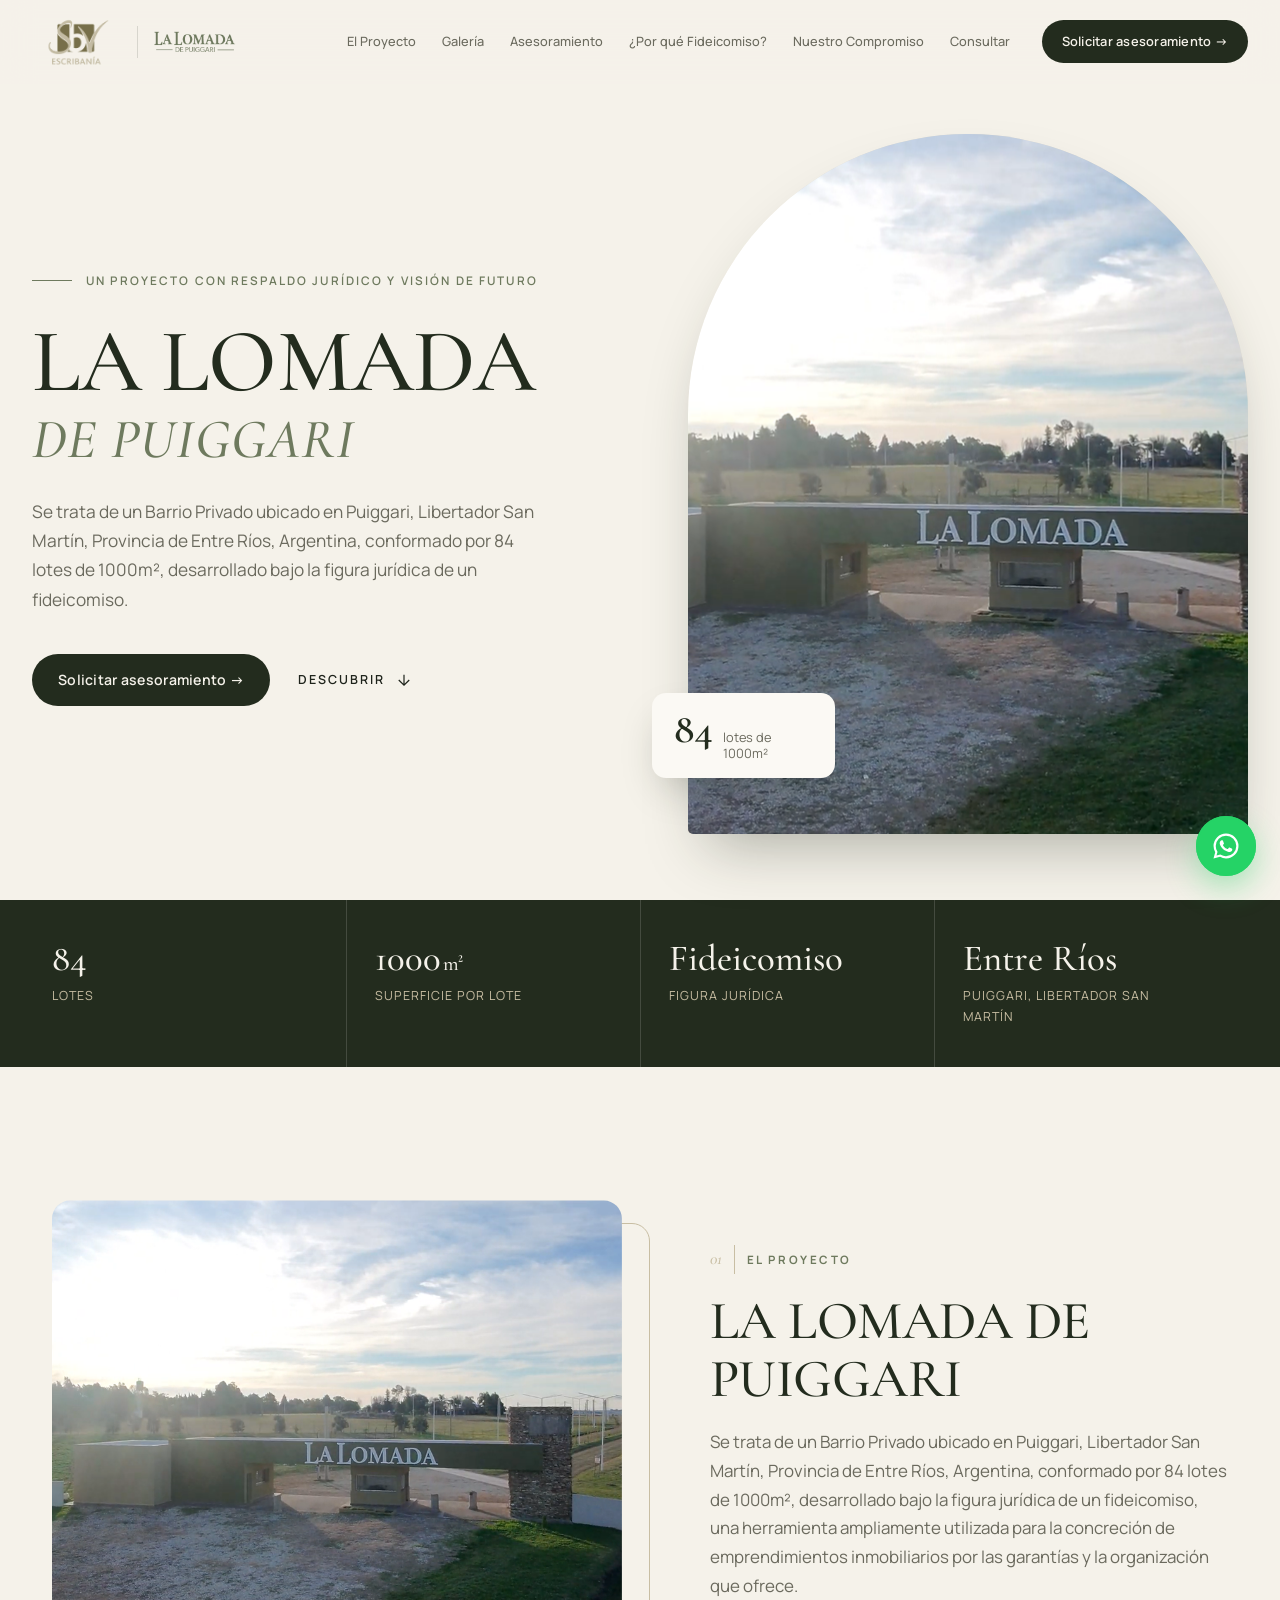
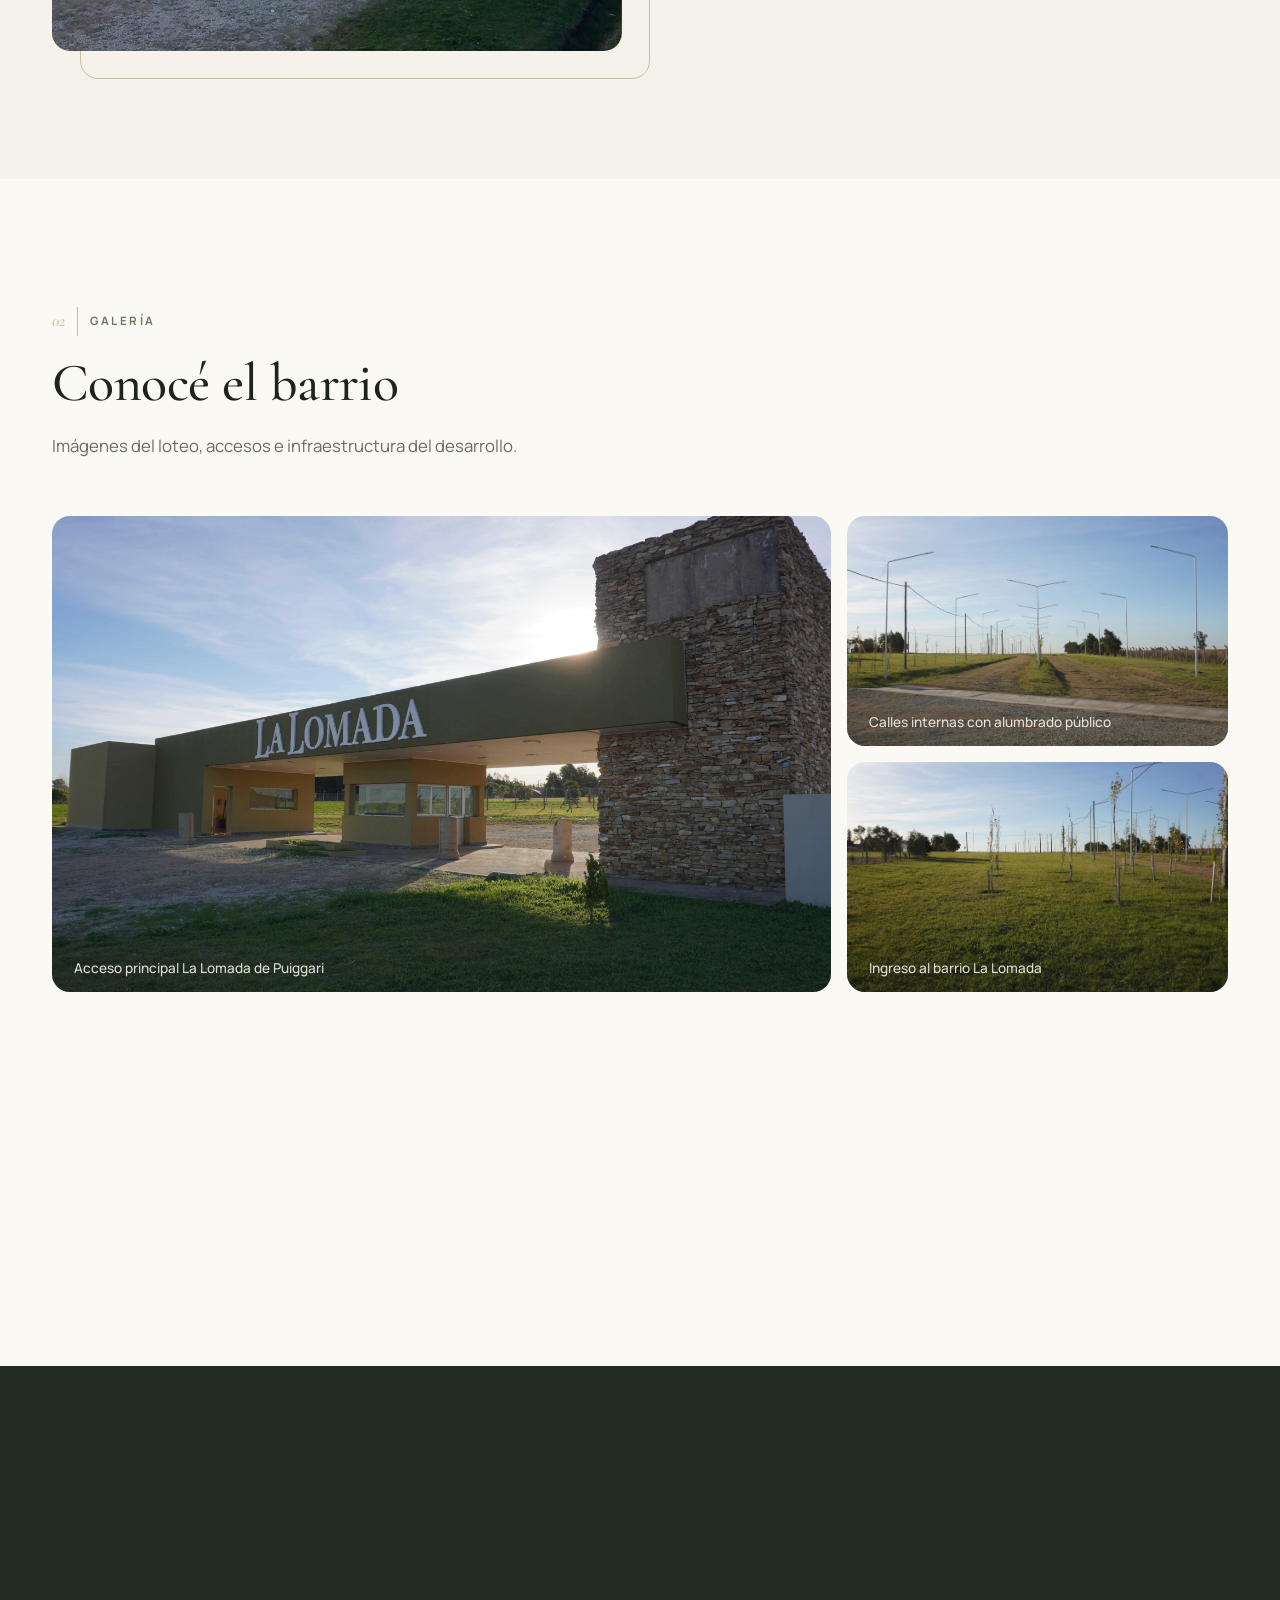
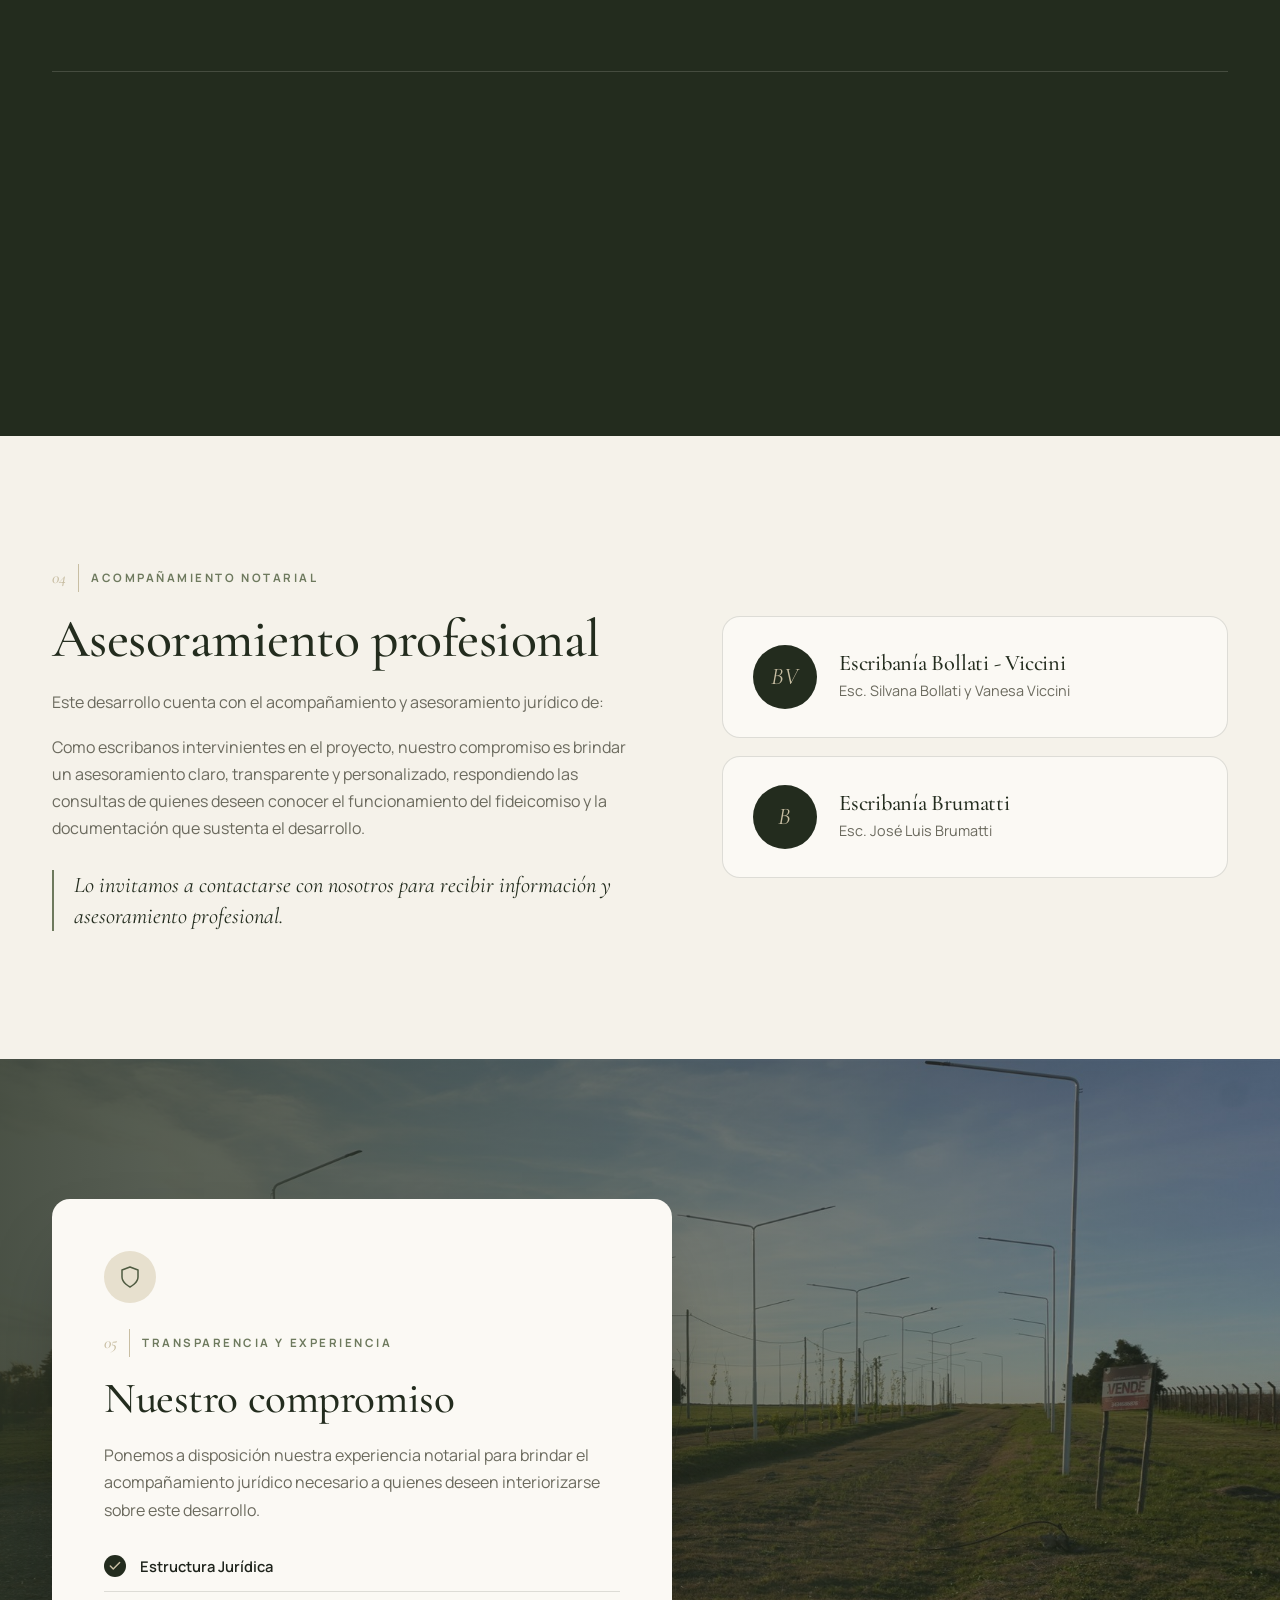
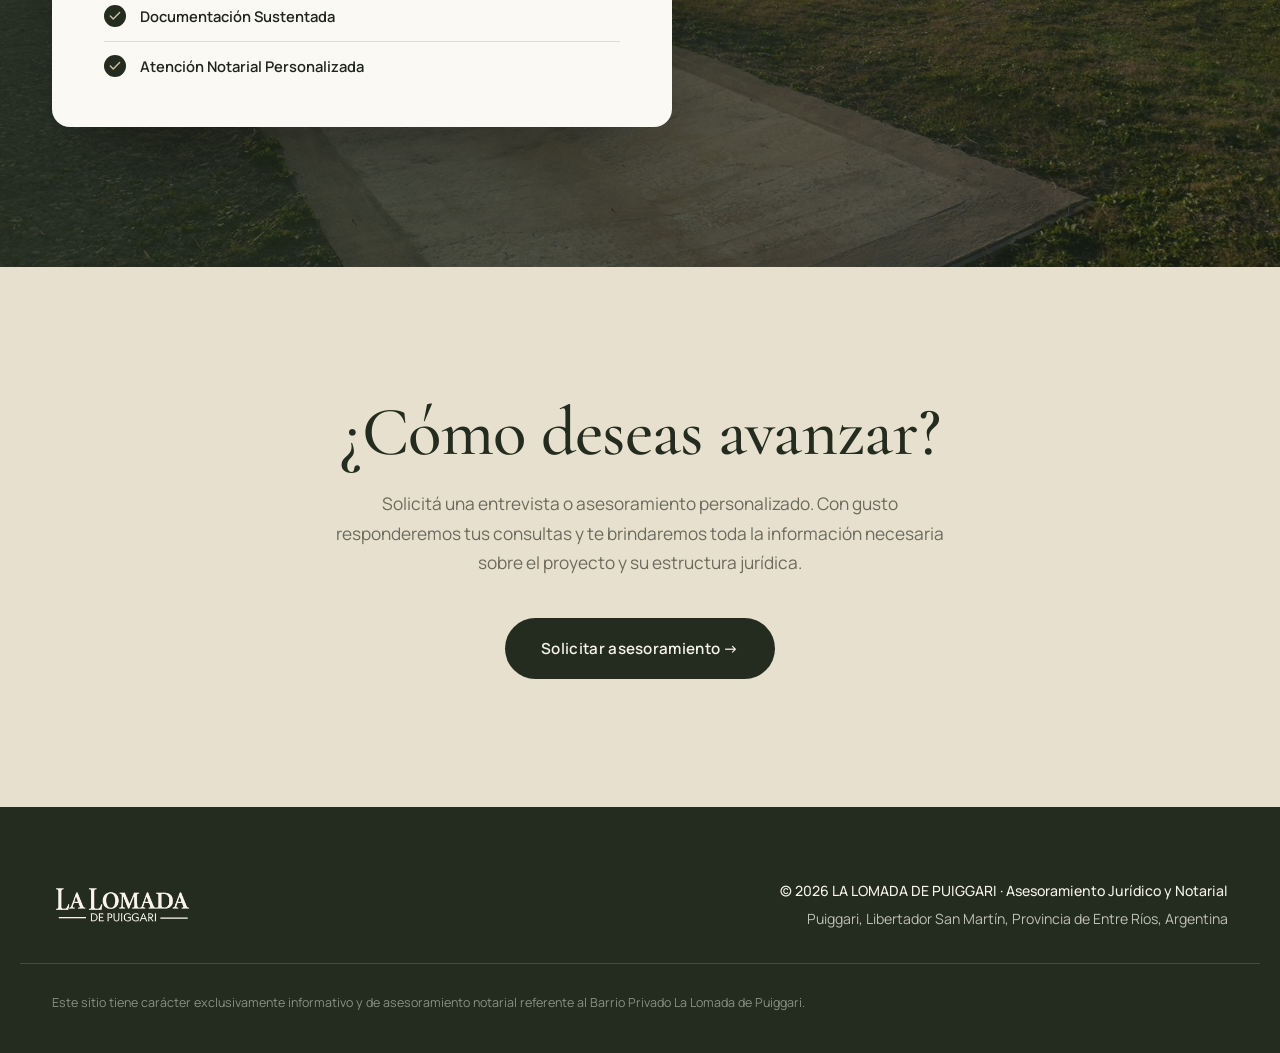
==== nueva.html @ d02f37c4 "Add files via upload" ====
<!DOCTYPE html>
<html lang="es">

<head>
    <meta charset="UTF-8">
    <meta name="viewport" content="width=device-width, initial-scale=1.0">
    <script>
        /* Prueba A/B: esta es la versión B. Llegan acá los visitantes a los que el sorteo de
           index.html les asignó B (cookie lalomada_ab=B). Con ?preview (botón del panel) se ve
           sin registrar nada ni tocar la cookie. Si alguien con cookie A entra directo a /nueva,
           vuelve a la A para que nunca le cambie el diseño. */
        (function () {
            window.LALOMADA_TRACK = false;
            try {
                if (/[?&]preview(=|&|$)/.test(location.search)) return;
                var m = document.cookie.match(/(?:^|;\s*)lalomada_ab=([AB])(?:;|$)/);
                var saved = m ? m[1] : null;
                if (!saved) {
                    try {
                        var ls = localStorage.getItem('lalomada_ab');
                        if (ls === 'A' || ls === 'B') saved = ls;
                    } catch (e) {}
                }
                if (saved === 'A') {
                    window.LALOMADA_REDIRECTING = true;
                    document.documentElement.style.visibility = 'hidden';
                    setTimeout(function () { document.documentElement.style.visibility = ''; }, 8000);
                    location.replace('./' + location.search + location.hash);
                    return;
                }
                if (!saved) {
                    // Entró directo a /nueva sin sorteo previo: queda en B
                    document.cookie = 'lalomada_ab=B; max-age=31536000; path=/; SameSite=Lax' + (location.protocol === 'https:' ? '; Secure' : '');
                    try { localStorage.setItem('lalomada_ab', 'B'); } catch (e) {}
                }
                window.LALOMADA_VARIANT = 'B';
                window.LALOMADA_TRACK = true;
                // Origen real de la visita, guardado por la A antes de redirigir
                try {
                    var ref = sessionStorage.getItem('lalomada_ref');
                    if (ref !== null) {
                        window.LALOMADA_REFERRER = ref;
                        sessionStorage.removeItem('lalomada_ref');
                    }
                } catch (e) {}
                // En la barra se ve la dirección principal: si alguien la comparte, el otro hace su propio sorteo
                try {
                    history.replaceState(history.state, '', location.pathname.replace(/nueva(\.html)?$/, '') + location.search + location.hash);
                } catch (e) {}
            } catch (e) {}
        })();
    </script>
    <script>
        // Estadísticas solo para visitantes de la prueba (no en la vista previa del panel)
        if (window.LALOMADA_TRACK) {
            var t = document.createElement('script');
            t.type = 'module';
            t.src = 'tracking.js?v=9';
            document.head.appendChild(t);
        }
    </script>
    <script src="meta-pixel.js?v=1" async></script>
    <!-- Versión B de la prueba A/B: no se indexa en buscadores -->
    <meta name="robots" content="noindex, nofollow">
    <meta name="description"
        content="LA LOMADA DE PUIGGARI — Barrio Privado en Puiggari, Libertador San Martín, Entre Ríos. 84 lotes con respaldo jurídico y asesoramiento notarial.">
    <meta name="theme-color" content="#F5F2EA">

    <link rel="icon" type="image/png" href="https://i.postimg.cc/Qd015N9c/favicon.png">
    <title>LA LOMADA DE PUIGGARI — Respaldo Jurídico y Visión de Futuro</title>

    <link rel="preconnect" href="https://fonts.googleapis.com">
    <link rel="preconnect" href="https://fonts.gstatic.com" crossorigin>
    <link href="https://fonts.googleapis.com/css2?family=Cormorant+Garamond:ital,wght@0,500;0,600;1,500&family=Manrope:wght@400;500;600;700&display=swap" rel="stylesheet">

    <link rel="stylesheet" href="nueva.css?v=2">
</head>

<body>

    <!-- ========== HEADER ========== -->
    <header class="hdr" id="hdr">
        <div class="hdr-inner">
            <a href="#inicio" class="hdr-brand" aria-label="Inicio">
                <img src="assets/images/logo-sbv.png" alt="Escribanía SBV Logo" class="logo-sbv">
                <span class="hdr-sep" aria-hidden="true"></span>
                <img src="assets/images/logo-lalomada.png" alt="La Lomada Logo" class="logo-lomada">
            </a>

            <nav class="hdr-nav" id="hdrNav" aria-label="Secciones">
                <a href="#proyecto">El Proyecto</a>
                <a href="#galeria">Galería</a>
                <a href="#asesoramiento">Asesoramiento</a>
                <a href="#fideicomiso">¿Por qué Fideicomiso?</a>
                <a href="#compromiso">Nuestro Compromiso</a>
                <a href="#consultar">Consultar</a>
                <a href="https://wa.me/5493435046423?text=Hola%2C%20quisiera%20solicitar%20asesoramiento%20sobre%20el%20Barrio%20Privado%20La%20Lomada%20de%20Puiggari." class="btn btn-dark hdr-cta" id="ctaNavbar">Solicitar asesoramiento →</a>
            </nav>

            <button class="hdr-toggle" id="hdrToggle" aria-label="Abrir menú" aria-expanded="false" aria-controls="hdrNav">
                <span></span><span></span>
            </button>
        </div>
    </header>

    <main>
        <!-- ========== HERO ========== -->
        <section class="hero" id="inicio">
            <div class="hero-text">
                <span class="eyebrow">Un proyecto con respaldo jurídico y visión de futuro</span>
                <h1><span>LA LOMADA</span> <em>DE PUIGGARI</em></h1>
                <p class="hero-lead">Se trata de un Barrio Privado ubicado en Puiggari, Libertador San Martín, Provincia de Entre Ríos, Argentina, conformado por 84 lotes de 1000m², desarrollado bajo la figura jurídica de un fideicomiso.</p>
                <div class="hero-actions">
                    <a href="https://wa.me/5493435046423?text=Hola%2C%20quisiera%20solicitar%20asesoramiento%20sobre%20el%20Barrio%20Privado%20La%20Lomada%20de%20Puiggari." class="btn btn-dark" id="ctaHero">Solicitar asesoramiento →</a>
                    <a href="#proyecto" class="hero-more">
                        Descubrir
                        <svg viewBox="0 0 24 24" fill="none" stroke="currentColor" stroke-width="1.6" aria-hidden="true"><path d="M12 5v14M19 12l-7 7-7-7" /></svg>
                    </a>
                </div>
            </div>

            <div class="hero-media">
                <div class="hero-arch">
                    <video src="assets/images/VIDEO LA LOMADA.mp4" autoplay loop muted playsinline preload="metadata" poster="assets/images/terreno.png"></video>
                </div>
                <div class="hero-chip">
                    <b>84</b>
                    <span>lotes de 1000m²</span>
                </div>
            </div>
        </section>

        <!-- ========== DATOS CLAVE ========== -->
        <section class="facts" aria-label="Datos del barrio">
            <div class="facts-inner">
                <div class="fact"><b>84</b><span>Lotes</span></div>
                <div class="fact"><b>1000<small>m²</small></b><span>Superficie por lote</span></div>
                <div class="fact"><b>Fideicomiso</b><span>Figura jurídica</span></div>
                <div class="fact"><b>Entre Ríos</b><span>Puiggari, Libertador San Martín</span></div>
            </div>
        </section>

        <!-- ========== EL PROYECTO ========== -->
        <section class="sec sec-project" id="proyecto">
            <div class="wrap project-grid">
                <div class="project-media reveal">
                    <img src="assets/images/terreno.png" alt="Vista de los terrenos en LA LOMADA DE PUIGGARI">
                </div>
                <div class="project-text reveal">
                    <span class="label"><i>01</i>El Proyecto</span>
                    <h2>LA LOMADA DE PUIGGARI</h2>
                    <p>Se trata de un Barrio Privado ubicado en Puiggari, Libertador San Martín, Provincia de Entre Ríos, Argentina, conformado por 84 lotes de 1000m², desarrollado bajo la figura jurídica de un fideicomiso, una herramienta ampliamente utilizada para la concreción de emprendimientos inmobiliarios por las garantías y la organización que ofrece.</p>
                </div>
            </div>
        </section>

        <!-- ========== GALERÍA ========== -->
        <section class="sec sec-gallery" id="galeria">
            <div class="wrap">
                <div class="sec-head reveal">
                    <span class="label"><i>02</i>Galería</span>
                    <h2>Conocé el barrio</h2>
                    <p>Imágenes del loteo, accesos e infraestructura del desarrollo.</p>
                </div>

                <div class="bento">
                    <button class="tile reveal" data-index="0"><img src="assets/images/galeria-01-web.jpeg" alt="Acceso principal La Lomada de Puiggari" loading="lazy"><span>Acceso principal La Lomada de Puiggari</span></button>
                    <button class="tile reveal" data-index="1"><img src="assets/images/galeria-02-web.jpeg" alt="Calles internas con alumbrado público" loading="lazy"><span>Calles internas con alumbrado público</span></button>
                    <button class="tile reveal" data-index="2"><img src="assets/images/galeria-03-web.jpeg" alt="Ingreso al barrio La Lomada" loading="lazy"><span>Ingreso al barrio La Lomada</span></button>
                    <button class="tile reveal" data-index="3"><img src="assets/images/galeria-04-web.jpeg" alt="Vista panorámica de las calles" loading="lazy"><span>Vista panorámica de las calles</span></button>
                    <button class="tile reveal" data-index="4"><img src="assets/images/galeria-05-web.jpeg" alt="Espacios verdes y arbolado" loading="lazy"><span>Espacios verdes y arbolado</span></button>
                </div>
            </div>
        </section>

        <!-- ========== ¿POR QUÉ UN FIDEICOMISO? ========== -->
        <section class="sec sec-dark" id="fideicomiso">
            <div class="wrap">
                <div class="split-head reveal">
                    <div>
                        <span class="label"><i>03</i>Garantías y Organización</span>
                        <h2>¿Por qué un fideicomiso?</h2>
                    </div>
                    <p>El fideicomiso constituye una herramienta sólida para el desarrollo de emprendimientos inmobiliarios, brindando la máxima seguridad jurídica y previsibilidad a todas las partes involucradas.</p>
                </div>

                <div class="pillars">
                    <article class="pillar reveal">
                        <span class="pillar-n" aria-hidden="true"></span>
                        <svg viewBox="0 0 24 24" aria-hidden="true"><path d="M12 22s8-4 8-10V5l-8-3-8 3v7c0 6 8 10 8 10z" /></svg>
                        <h3>Marco Jurídico Claro</h3>
                        <p>Brinda un marco jurídico claro y organizado.</p>
                    </article>
                    <article class="pillar reveal">
                        <span class="pillar-n" aria-hidden="true"></span>
                        <svg viewBox="0 0 24 24" aria-hidden="true"><rect x="3" y="4" width="18" height="16" rx="2" /><line x1="16" y1="2" x2="16" y2="6" /><line x1="8" y1="2" x2="8" y2="6" /><line x1="3" y1="10" x2="21" y2="10" /></svg>
                        <h3>Derechos y Obligaciones</h3>
                        <p>Define de manera precisa los derechos y obligaciones de las partes.</p>
                    </article>
                    <article class="pillar reveal">
                        <span class="pillar-n" aria-hidden="true"></span>
                        <svg viewBox="0 0 24 24" aria-hidden="true"><circle cx="12" cy="12" r="10" /><line x1="12" y1="8" x2="12" y2="12" /><line x1="12" y1="16" x2="12.01" y2="16" /></svg>
                        <h3>Transparencia Integral</h3>
                        <p>Aporta transparencia al desarrollo del proyecto.</p>
                    </article>
                </div>
            </div>
        </section>

        <!-- ========== ASESORAMIENTO PROFESIONAL ========== -->
        <section class="sec sec-advice" id="asesoramiento">
            <div class="wrap advice-grid">
                <div class="advice-text reveal">
                    <span class="label"><i>04</i>Acompañamiento Notarial</span>
                    <h2>Asesoramiento profesional</h2>
                    <p>Este desarrollo cuenta con el acompañamiento y asesoramiento jurídico de:</p>
                    <p class="advice-body">Como escribanos intervinientes en el proyecto, nuestro compromiso es brindar un asesoramiento claro, transparente y personalizado, respondiendo las consultas de quienes deseen conocer el funcionamiento del fideicomiso y la documentación que sustenta el desarrollo.</p>
                    <p class="advice-invite">Lo invitamos a contactarse con nosotros para recibir información y asesoramiento profesional.</p>
                </div>

                <div class="notaries">
                    <article class="notary reveal">
                        <span class="notary-mono" aria-hidden="true">BV</span>
                        <div>
                            <h3>Escribanía Bollati - Viccini</h3>
                            <p>Esc. Silvana Bollati y Vanesa Viccini</p>
                        </div>
                    </article>
                    <article class="notary reveal">
                        <span class="notary-mono" aria-hidden="true">B</span>
                        <div>
                            <h3>Escribanía Brumatti</h3>
                            <p>Esc. José Luis Brumatti</p>
                        </div>
                    </article>
                </div>
            </div>
        </section>

        <!-- ========== NUESTRO COMPROMISO ========== -->
        <section class="sec-commit" id="compromiso">
            <img class="commit-bg" src="assets/images/galeria-05-web.jpeg" alt="" loading="lazy">
            <div class="wrap">
                <div class="commit-card reveal">
                    <div class="commit-icon" aria-hidden="true">
                        <svg viewBox="0 0 24 24"><path d="M12 22s8-4 8-10V5l-8-3-8 3v7c0 6 8 10 8 10z" /></svg>
                    </div>
                    <span class="label"><i>05</i>Transparencia y Experiencia</span>
                    <h2>Nuestro compromiso</h2>
                    <p>Ponemos a disposición nuestra experiencia notarial para brindar el acompañamiento jurídico necesario a quienes deseen interiorizarse sobre este desarrollo.</p>
                    <ul class="checks">
                        <li><svg viewBox="0 0 24 24" aria-hidden="true"><polyline points="20 6 9 17 4 12" /></svg>Estructura Jurídica</li>
                        <li><svg viewBox="0 0 24 24" aria-hidden="true"><polyline points="20 6 9 17 4 12" /></svg>Documentación Sustentada</li>
                        <li><svg viewBox="0 0 24 24" aria-hidden="true"><polyline points="20 6 9 17 4 12" /></svg>Atención Notarial Personalizada</li>
                    </ul>
                </div>
            </div>
        </section>

        <!-- ========== CTA FINAL / CONSULTAS ========== -->
        <section class="sec sec-cta" id="consultar">
            <div class="wrap cta-inner reveal">
                <h2>¿Cómo deseas avanzar?</h2>
                <p>Solicitá una entrevista o asesoramiento personalizado. Con gusto responderemos tus consultas y te brindaremos toda la información necesaria sobre el proyecto y su estructura jurídica.</p>
                <a href="https://wa.me/5493435046423?text=Hola%2C%20quisiera%20solicitar%20asesoramiento%20sobre%20el%20Barrio%20Privado%20La%20Lomada%20de%20Puiggari." class="btn btn-dark btn-lg" id="ctaFooter">Solicitar asesoramiento →</a>
            </div>
        </section>
    </main>

    <!-- ========== FOOTER ========== -->
    <footer class="ftr">
        <div class="wrap ftr-grid">
            <img src="assets/images/logo-lalomada.png" alt="La Lomada Logo" class="ftr-logo">
            <div>
                <p class="ftr-main">© 2026 LA LOMADA DE PUIGGARI · Asesoramiento Jurídico y Notarial</p>
                <p class="ftr-loc">Puiggari, Libertador San Martín, Provincia de Entre Ríos, Argentina</p>
            </div>
        </div>
        <div class="wrap">
            <p class="ftr-disc">Este sitio tiene carácter exclusivamente informativo y de asesoramiento notarial referente al Barrio Privado La Lomada de Puiggari.</p>
        </div>
    </footer>

    <!-- ========== WHATSAPP FLOTANTE ========== -->
    <a href="https://wa.me/5493435046423?text=Hola%2C%20quisiera%20solicitar%20asesoramiento%20sobre%20el%20Barrio%20Privado%20La%20Lomada%20de%20Puiggari." class="wa-float" id="ctaWhatsappFloat" aria-label="Contactar por WhatsApp">
        <svg viewBox="0 0 32 32" xmlns="http://www.w3.org/2000/svg" aria-hidden="true">
            <path d="M16.004 2.667A13.28 13.28 0 0 0 2.72 15.95a13.2 13.2 0 0 0 1.78 6.622L2.667 29.333l6.97-1.826A13.28 13.28 0 0 0 16.004 29.3 13.28 13.28 0 0 0 29.333 16 13.28 13.28 0 0 0 16.004 2.667Zm0 24.266a10.91 10.91 0 0 1-5.57-1.52l-.4-.236-4.136 1.084 1.104-4.03-.26-.414a10.88 10.88 0 0 1-1.67-5.82A10.94 10.94 0 0 1 16.004 5.030 10.94 10.94 0 0 1 26.97 16a10.94 10.94 0 0 1-10.966 10.933Zm6.01-8.196c-.33-.166-1.952-.964-2.254-1.074-.302-.11-.522-.166-.742.166s-.852 1.074-1.044 1.294c-.192.222-.384.248-.714.084-.33-.166-1.392-.514-2.652-1.636-.98-.874-1.642-1.952-1.834-2.282-.192-.33-.02-.51.144-.674.148-.148.33-.384.496-.578.166-.192.22-.33.33-.55.11-.22.056-.412-.028-.578-.084-.166-.742-1.79-1.016-2.450-.268-.644-.54-.556-.742-.566l-.632-.012a1.21 1.21 0 0 0-.88.414c-.302.33-1.154 1.128-1.154 2.752s1.182 3.192 1.348 3.412c.166.22 2.328 3.554 5.640 4.984.788.34 1.402.544 1.882.696.79.252 1.51.216 2.078.13.634-.094 1.952-.798 2.228-1.568.274-.77.274-1.43.192-1.568-.084-.138-.302-.22-.632-.386Z" fill="currentColor"/>
        </svg>
    </a>

    <!-- ========== VISOR DE FOTOS ========== -->
    <div class="lb" id="lb" role="dialog" aria-modal="true" aria-label="Galería de fotos" hidden>
        <button class="lb-close" id="lbClose" aria-label="Cerrar">×</button>
        <button class="lb-nav lb-prev" id="lbPrev" aria-label="Imagen anterior">
            <svg viewBox="0 0 24 24" fill="none" stroke="currentColor" stroke-width="1.8" stroke-linecap="round" stroke-linejoin="round"><polyline points="15 18 9 12 15 6" /></svg>
        </button>
        <figure>
            <img id="lbImg" src="" alt="">
            <figcaption id="lbCap"></figcaption>
        </figure>
        <button class="lb-nav lb-next" id="lbNext" aria-label="Imagen siguiente">
            <svg viewBox="0 0 24 24" fill="none" stroke="currentColor" stroke-width="1.8" stroke-linecap="round" stroke-linejoin="round"><polyline points="9 18 15 12 9 6" /></svg>
        </button>
    </div>

    <!-- tracking.js se carga arriba solo para visitantes de la prueba A/B (variante B) -->
    <script src="nueva.js?v=2"></script>
</body>

</html>
---- nueva.css ----
/* ============================================
   LA LOMADA DE PUIGGARI — Nuevo diseño (versión de prueba)
   Paleta tomada de los logos: oliva, arena y verde bosque sobre marfil.
   No comparte estilos con styles.css: la landing actual no se ve afectada.
   ============================================ */

:root {
    --ivory: #F5F2EA;
    --paper: #FBF9F4;
    --sand: #C8BEA3;
    --sand-light: #E7E0CE;
    --olive: #6E7A5E;
    --olive-deep: #4E5A40;
    --forest: #232C1E;
    --forest-2: #2D3826;
    --ink: #1E231B;
    --muted: #6B6A5E;
    --line: rgba(35, 44, 30, 0.14);
    --line-light: rgba(245, 242, 234, 0.16);

    --serif: 'Cormorant Garamond', Georgia, serif;
    --sans: 'Manrope', system-ui, sans-serif;

    --hdr-h: 84px;
    --radius: 18px;
    --ease: cubic-bezier(.2, .7, .2, 1);
}

*, *::before, *::after { box-sizing: border-box; margin: 0; padding: 0; }

html { scroll-behavior: smooth; scroll-padding-top: var(--hdr-h); }

body {
    font-family: var(--sans);
    font-size: 16px;
    line-height: 1.7;
    color: var(--ink);
    background: var(--ivory);
    -webkit-font-smoothing: antialiased;
}

img, video { display: block; max-width: 100%; }
a { color: inherit; text-decoration: none; }
button { font: inherit; color: inherit; background: none; border: 0; cursor: pointer; }

.wrap { width: 100%; max-width: 1240px; margin: 0 auto; padding: 0 32px; }

h1, h2, h3 { font-family: var(--serif); font-weight: 500; line-height: 1.08; letter-spacing: -0.01em; }
h2 { font-size: clamp(2.2rem, 4.2vw, 3.4rem); margin-bottom: 20px; }
h3 { font-size: 1.55rem; }

.label {
    display: inline-flex; align-items: center; gap: 12px;
    font-size: .72rem; font-weight: 700; letter-spacing: .22em; text-transform: uppercase;
    color: var(--olive); margin-bottom: 18px;
}
.label i {
    font-family: var(--serif); font-style: italic; font-size: 1.05rem; font-weight: 500;
    letter-spacing: 0; color: var(--sand);
    padding-right: 12px; border-right: 1px solid currentColor;
}

/* ---------- Botones ---------- */
.btn {
    display: inline-flex; align-items: center; justify-content: center; gap: 8px;
    font-size: .88rem; font-weight: 600; letter-spacing: .02em;
    padding: 14px 26px; border-radius: 999px;
    transition: background .3s var(--ease), color .3s var(--ease), transform .3s var(--ease), box-shadow .3s var(--ease);
    white-space: nowrap;
}
.btn-dark { background: var(--forest); color: var(--ivory); }
.btn-dark:hover { background: var(--olive-deep); transform: translateY(-2px); box-shadow: 0 10px 24px rgba(35, 44, 30, .22); }
.btn-lg { padding: 18px 36px; font-size: .95rem; }

/* ---------- Header ---------- */
.hdr {
    position: fixed; inset: 0 0 auto; z-index: 100;
    height: var(--hdr-h);
    background: rgba(245, 242, 234, .86);
    backdrop-filter: blur(16px); -webkit-backdrop-filter: blur(16px);
    border-bottom: 1px solid transparent;
    transition: border-color .3s, box-shadow .3s, background .3s;
}
.hdr.scrolled { background: rgba(251, 249, 244, .96); border-bottom-color: var(--line); box-shadow: 0 6px 24px rgba(35, 44, 30, .06); }
.hdr-inner { height: 100%; max-width: 1400px; margin: 0 auto; padding: 0 32px; display: flex; align-items: center; justify-content: space-between; gap: 24px; }
.hdr-brand { display: flex; align-items: center; gap: 14px; flex-shrink: 0; }
.logo-sbv { height: 52px; width: auto; }
.logo-lomada { height: 28px; width: auto; }
.hdr-sep { width: 1px; height: 32px; background: var(--line); }

.hdr-nav { display: flex; align-items: center; gap: 26px; }
.hdr-nav a:not(.btn) {
    font-size: .8rem; font-weight: 500; color: var(--muted);
    position: relative; padding: 4px 0; transition: color .25s;
}
.hdr-nav a:not(.btn)::after {
    content: ''; position: absolute; left: 0; right: 0; bottom: -2px; height: 1px;
    background: var(--olive); transform: scaleX(0); transform-origin: left; transition: transform .35s var(--ease);
}
.hdr-nav a:not(.btn):hover { color: var(--ink); }
.hdr-nav a:not(.btn):hover::after { transform: scaleX(1); }
.hdr-cta { padding: 11px 20px; font-size: .8rem; margin-left: 6px; }

.hdr-toggle { display: none; width: 44px; height: 44px; position: relative; }
.hdr-toggle span {
    position: absolute; left: 11px; right: 11px; height: 1.5px; background: var(--ink);
    transition: transform .35s var(--ease), top .35s var(--ease);
}
.hdr-toggle span:first-child { top: 17px; }
.hdr-toggle span:last-child { top: 26px; }
.hdr-toggle[aria-expanded="true"] span:first-child { top: 21px; transform: rotate(45deg); }
.hdr-toggle[aria-expanded="true"] span:last-child { top: 21px; transform: rotate(-45deg); }

/* ---------- Hero ---------- */
.hero {
    min-height: 100vh; min-height: 100svh;
    padding: calc(var(--hdr-h) + 48px) 32px 64px;
    max-width: 1400px; margin: 0 auto;
    display: grid; grid-template-columns: 1.05fr 1fr; align-items: center; gap: 64px;
}
.eyebrow {
    display: inline-flex; align-items: center; gap: 14px;
    font-size: .74rem; font-weight: 600; letter-spacing: .18em; text-transform: uppercase; color: var(--olive);
    margin-bottom: 28px;
}
.eyebrow::before { content: ''; width: 40px; height: 1px; background: var(--olive); }
.hero h1 { font-size: clamp(3.2rem, 7vw, 6.4rem); line-height: .95; color: var(--forest); margin-bottom: 30px; }
.hero h1 span { display: block; }
.hero h1 em { display: block; font-style: italic; color: var(--olive); font-size: .62em; letter-spacing: .02em; margin-top: 10px; }
.hero-lead { font-size: 1.08rem; color: var(--muted); max-width: 520px; margin-bottom: 40px; }
.hero-actions { display: flex; align-items: center; gap: 28px; flex-wrap: wrap; }
.hero-more {
    display: inline-flex; align-items: center; gap: 10px;
    font-size: .78rem; font-weight: 600; letter-spacing: .16em; text-transform: uppercase; color: var(--ink);
}
.hero-more svg { width: 18px; height: 18px; animation: nudge 2.4s var(--ease) infinite; }
@keyframes nudge { 0%, 100% { transform: translateY(0); } 50% { transform: translateY(5px); } }

.hero-media { position: relative; justify-self: end; width: 100%; max-width: 560px; }
.hero-arch {
    aspect-ratio: 4 / 5; overflow: hidden;
    border-radius: 999px 999px var(--radius) var(--radius);
    box-shadow: 0 30px 60px -20px rgba(35, 44, 30, .35);
    background: var(--sand-light);
}
.hero-arch video { width: 100%; height: 100%; object-fit: cover; transform: scale(1.03); transform-origin: center 70%; }
.hero-chip {
    position: absolute; left: -36px; bottom: 56px;
    background: var(--paper); border-radius: 14px; padding: 16px 22px;
    display: flex; align-items: baseline; gap: 10px;
    box-shadow: 0 18px 40px -12px rgba(35, 44, 30, .28);
}
.hero-chip b { font-family: var(--serif); font-size: 2.6rem; font-weight: 600; color: var(--forest); line-height: 1; }
.hero-chip span { font-size: .8rem; color: var(--muted); max-width: 90px; line-height: 1.3; }

/* ---------- Datos clave ---------- */
.facts { background: var(--forest); color: var(--ivory); }
.facts-inner { max-width: 1240px; margin: 0 auto; padding: 0 32px; display: grid; grid-template-columns: repeat(4, 1fr); }
.fact { padding: 40px 28px; border-left: 1px solid var(--line-light); display: flex; flex-direction: column; gap: 6px; }
.fact:first-child { border-left: 0; padding-left: 0; }
.fact b { font-family: var(--serif); font-weight: 500; font-size: 2.3rem; line-height: 1.05; }
.fact b small { font-size: .55em; margin-left: 2px; }
.fact span { font-size: .78rem; letter-spacing: .08em; text-transform: uppercase; color: var(--sand); }

/* ---------- Secciones ---------- */
.sec { padding: 128px 0; }
.sec-head { max-width: 640px; margin-bottom: 56px; }
.sec-head p { color: var(--muted); font-size: 1.05rem; }

/* El Proyecto */
.project-grid { display: grid; grid-template-columns: 1.1fr 1fr; gap: 88px; align-items: center; }
.project-media { position: relative; }
.project-media::before {
    content: ''; position: absolute; inset: 28px -28px -28px 28px;
    border: 1px solid var(--sand); border-radius: var(--radius); z-index: -1;
}
/* terreno.png trae una franja oscura en el borde de arriba: se recorta */
.project-media img { width: 100%; aspect-ratio: 5 / 4; object-fit: cover; clip-path: inset(1.2% 0 0 0 round var(--radius)); }
.project-text p { color: var(--muted); font-size: 1.06rem; }
.project-text h2 { color: var(--forest); }

/* Galería */
.sec-gallery { background: var(--paper); }
.bento {
    display: grid; gap: 16px;
    grid-template-columns: repeat(6, 1fr);
    grid-auto-rows: 230px;
}
.tile { position: relative; overflow: hidden; border-radius: var(--radius); padding: 0; text-align: left; }
.tile:nth-child(1) { grid-column: span 4; grid-row: span 2; }
.tile:nth-child(2), .tile:nth-child(3) { grid-column: span 2; }
.tile:nth-child(4), .tile:nth-child(5) { grid-column: span 3; }
.tile img { width: 100%; height: 100%; object-fit: cover; transition: transform 1.2s var(--ease); }
.tile::after {
    content: ''; position: absolute; inset: 0;
    background: linear-gradient(to top, rgba(30, 35, 27, .65), transparent 55%);
    opacity: .55; transition: opacity .4s;
}
.tile span {
    position: absolute; left: 22px; right: 22px; bottom: 18px; z-index: 1;
    color: var(--ivory); font-size: .85rem; font-weight: 500;
    transform: translateY(6px); opacity: .9; transition: transform .4s var(--ease), opacity .4s;
}
.tile:hover img, .tile:focus-visible img { transform: scale(1.05); }
.tile:hover::after, .tile:focus-visible::after { opacity: 1; }
.tile:hover span, .tile:focus-visible span { transform: none; opacity: 1; }
.tile:focus-visible { outline: 2px solid var(--olive); outline-offset: 3px; }

/* Fideicomiso (oscuro) */
.sec-dark { background: var(--forest); color: var(--ivory); }
.sec-dark .label { color: var(--sand); }
.sec-dark .label i { color: var(--olive); }
.split-head { display: grid; grid-template-columns: 1fr 1fr; gap: 64px; align-items: end; margin-bottom: 72px; }
.split-head h2 { margin-bottom: 0; }
.split-head p { color: rgba(245, 242, 234, .72); font-size: 1.05rem; }
.pillars { display: grid; grid-template-columns: repeat(3, 1fr); border-top: 1px solid var(--line-light); }
.pillar { padding: 44px 36px 8px 0; position: relative; }
.pillar + .pillar { padding-left: 36px; border-left: 1px solid var(--line-light); }
.pillar-n { display: block; width: 32px; height: 1px; background: var(--sand); margin-bottom: 30px; }
.pillar svg { width: 34px; height: 34px; fill: none; stroke: var(--sand); stroke-width: 1.3; stroke-linecap: round; stroke-linejoin: round; margin-bottom: 22px; }
.pillar h3 { margin-bottom: 10px; }
.pillar p { color: rgba(245, 242, 234, .7); font-size: .96rem; }

/* Asesoramiento */
.advice-grid { display: grid; grid-template-columns: 1.15fr 1fr; gap: 88px; align-items: center; }
.advice-text h2 { color: var(--forest); }
.advice-text > p { color: var(--muted); }
.advice-body { margin-top: 18px; }
.advice-invite {
    margin-top: 28px; padding-left: 20px; border-left: 2px solid var(--olive);
    font-family: var(--serif); font-style: italic; font-size: 1.4rem; line-height: 1.35; color: var(--forest) !important;
}
.notaries { display: grid; gap: 18px; }
.notary {
    display: flex; align-items: center; gap: 22px;
    background: var(--paper); border: 1px solid var(--line); border-radius: var(--radius);
    padding: 28px 30px;
    transition: transform .4s var(--ease), box-shadow .4s var(--ease);
}
.notary:hover { transform: translateY(-3px); box-shadow: 0 20px 40px -18px rgba(35, 44, 30, .25); }
.notary-mono {
    flex-shrink: 0; width: 64px; height: 64px; border-radius: 50%;
    display: grid; place-items: center;
    background: var(--forest); color: var(--sand);
    font-family: var(--serif); font-style: italic; font-size: 1.5rem;
}
.notary h3 { font-size: 1.4rem; color: var(--forest); margin-bottom: 4px; }
.notary p { font-size: .9rem; color: var(--muted); }

/* Compromiso (foto de fondo) */
.sec-commit { position: relative; padding: 140px 0; overflow: hidden; isolation: isolate; }
.commit-bg { position: absolute; inset: 0; width: 100%; height: 100%; object-fit: cover; z-index: -2; }
.sec-commit::before { content: ''; position: absolute; inset: 0; background: linear-gradient(90deg, rgba(35, 44, 30, .82), rgba(35, 44, 30, .35)); z-index: -1; }
.commit-card {
    max-width: 620px; background: var(--paper); border-radius: var(--radius);
    padding: 52px 52px 48px;
    box-shadow: 0 40px 80px -30px rgba(0, 0, 0, .45);
}
.commit-icon { width: 52px; height: 52px; border-radius: 50%; background: var(--sand-light); display: grid; place-items: center; margin-bottom: 26px; }
.commit-icon svg { width: 24px; height: 24px; fill: none; stroke: var(--olive-deep); stroke-width: 1.5; stroke-linecap: round; stroke-linejoin: round; }
.commit-card h2 { color: var(--forest); font-size: clamp(2rem, 3.4vw, 2.7rem); }
.commit-card > p { color: var(--muted); }
.checks { list-style: none; margin-top: 30px; display: grid; gap: 12px; }
.checks li { display: flex; align-items: center; gap: 14px; font-weight: 600; font-size: .92rem; padding-bottom: 12px; border-bottom: 1px solid var(--line); }
.checks li:last-child { border-bottom: 0; padding-bottom: 0; }
.checks svg { width: 22px; height: 22px; padding: 4px; border-radius: 50%; background: var(--forest); fill: none; stroke: var(--sand); stroke-width: 2.5; stroke-linecap: round; stroke-linejoin: round; flex-shrink: 0; }

/* CTA final */
.sec-cta { background: var(--sand-light); text-align: center; }
.cta-inner { max-width: 820px; }
.cta-inner h2 { font-size: clamp(2.6rem, 5.4vw, 4.4rem); color: var(--forest); }
.cta-inner p { color: var(--muted); font-size: 1.08rem; max-width: 640px; margin: 0 auto 40px; }

/* ---------- Footer ---------- */
.ftr { background: var(--forest); color: rgba(245, 242, 234, .75); padding: 72px 0 40px; font-size: .88rem; }
.ftr-grid { display: flex; align-items: center; justify-content: space-between; gap: 32px; flex-wrap: wrap; padding-bottom: 32px; border-bottom: 1px solid var(--line-light); margin-bottom: 28px; }
.ftr-grid > div { text-align: right; }
.ftr-logo { height: 46px; width: auto; filter: brightness(0) invert(.93) sepia(.15); }
.ftr-main { color: var(--ivory); font-weight: 500; }
.ftr-loc { margin-top: 4px; }
.ftr-disc { font-size: .78rem; color: rgba(245, 242, 234, .5); }

/* ---------- WhatsApp flotante ---------- */
.wa-float {
    position: fixed; right: 24px; bottom: 24px; z-index: 90;
    width: 60px; height: 60px; border-radius: 50%;
    display: grid; place-items: center;
    background: #25D366; color: #fff;
    box-shadow: 0 12px 30px rgba(37, 211, 102, .35);
    transition: transform .3s var(--ease);
}
.wa-float:hover { transform: scale(1.07); }
.wa-float svg { width: 30px; height: 30px; }
.wa-float::before {
    content: ''; position: absolute; inset: 0; border-radius: 50%;
    border: 2px solid #25D366; animation: ring 2.6s ease-out infinite;
}
@keyframes ring { 0% { transform: scale(1); opacity: .7; } 100% { transform: scale(1.6); opacity: 0; } }

/* ---------- Visor de fotos ---------- */
.lb {
    position: fixed; inset: 0; z-index: 200;
    background: rgba(20, 24, 18, .94);
    display: flex; align-items: center; justify-content: center; gap: 16px;
    padding: 24px;
}
.lb[hidden] { display: none; }
.lb figure { max-width: min(1200px, 100%); }
.lb img { max-height: 80vh; width: auto; margin: 0 auto; border-radius: 10px; }
.lb figcaption { color: var(--sand); text-align: center; font-size: .9rem; margin-top: 14px; }
.lb-close { position: absolute; top: 18px; right: 22px; font-size: 2.2rem; line-height: 1; color: var(--ivory); width: 48px; height: 48px; }
.lb-nav {
    flex-shrink: 0; width: 52px; height: 52px; border-radius: 50%;
    border: 1px solid rgba(245, 242, 234, .3); color: var(--ivory);
    display: grid; place-items: center; transition: background .25s;
}
.lb-nav:hover { background: rgba(245, 242, 234, .12); }
.lb-nav svg { width: 22px; height: 22px; }

/* ---------- Animación al aparecer ---------- */
.reveal { opacity: 0; transform: translateY(28px); transition: opacity .9s var(--ease), transform .9s var(--ease); }
.reveal.visible { opacity: 1; transform: none; }

@media (prefers-reduced-motion: reduce) {
    html { scroll-behavior: auto; }
    .reveal { opacity: 1; transform: none; transition: none; }
    .hero-more svg, .wa-float::before { animation: none; }
}

/* ---------- Responsive ---------- */
@media (max-width: 1180px) {
    .hdr-nav { gap: 18px; }
    .hdr-nav a:not(.btn) { font-size: .76rem; }
}

@media (max-width: 1060px) {
    :root { --hdr-h: 72px; }
    .logo-sbv { height: 44px; }
    .logo-lomada { height: 24px; }
    .hdr-toggle { display: block; }
    .hdr-nav {
        position: fixed; inset: var(--hdr-h) 0 auto; height: calc(100vh - var(--hdr-h)); height: calc(100svh - var(--hdr-h));
        background: var(--paper);
        flex-direction: column; align-items: stretch; gap: 0;
        padding: 16px 32px 32px;
        opacity: 0; visibility: hidden; transform: translateY(-8px);
        transition: opacity .3s, transform .3s var(--ease), visibility .3s;
        overflow-y: auto;
    }
    .hdr-nav.open { opacity: 1; visibility: visible; transform: none; }
    .hdr-nav a:not(.btn) { font-family: var(--serif); font-size: 1.7rem; color: var(--forest); padding: 14px 0; border-bottom: 1px solid var(--line); }
    .hdr-nav a:not(.btn)::after { display: none; }
    .hdr-cta { margin: 28px 0 0; padding: 16px 24px; font-size: .9rem; }

    .hero { grid-template-columns: 1fr; gap: 48px; padding-top: calc(var(--hdr-h) + 40px); min-height: 0; }
    .hero-media { justify-self: center; max-width: 520px; }
    .hero-chip { left: -12px; }
    .facts-inner { grid-template-columns: repeat(2, 1fr); }
    .fact { padding: 32px 24px; }
    .fact:nth-child(3) { border-left: 0; padding-left: 0; }
    .fact:nth-child(n+3) { border-top: 1px solid var(--line-light); }

    .sec { padding: 96px 0; }
    .project-grid, .advice-grid { grid-template-columns: 1fr; gap: 56px; }
    .project-media { margin-right: 28px; }
    .split-head { grid-template-columns: 1fr; gap: 20px; margin-bottom: 48px; }
    .pillars { grid-template-columns: 1fr; }
    .pillar, .pillar + .pillar { padding: 32px 0; border-left: 0; border-bottom: 1px solid var(--line-light); }
    .pillar-n { margin-bottom: 18px; }
}

@media (max-width: 640px) {
    .wrap, .hdr-inner, .facts-inner { padding-left: 16px; padding-right: 16px; }
    .hero { padding-left: 16px; padding-right: 16px; padding-bottom: 48px; }
    .logo-sbv { height: 38px; }
    .logo-lomada { height: 20px; }
    .hdr-brand { gap: 10px; }
    .hdr-sep { height: 26px; }
    .hdr-nav { padding: 8px 16px 24px; }
    .hero-actions { gap: 20px; }
    .hero-actions .btn { width: 100%; }
    .hero-chip { left: 8px; bottom: 24px; padding: 12px 16px; }
    .hero-chip b { font-size: 2rem; }

    .fact { padding: 26px 0 26px 16px; }
    .fact:nth-child(odd) { padding-left: 0; }
    .fact b { font-size: 1.7rem; }
    .fact span { font-size: .7rem; }

    .sec { padding: 80px 0; }
    .sec-head { margin-bottom: 36px; }
    .project-media { margin-right: 16px; }
    .project-media::before { inset: 16px -16px -16px 16px; }
    .bento { grid-template-columns: 1fr 1fr; grid-auto-rows: 160px; gap: 10px; }
    .tile:nth-child(1) { grid-column: span 2; grid-row: span 2; }
    .tile:nth-child(n+2) { grid-column: span 1; grid-row: span 1; }
    .tile span { left: 14px; right: 14px; bottom: 12px; font-size: .76rem; }

    .notary { padding: 22px 20px; gap: 16px; }
    .notary-mono { width: 52px; height: 52px; font-size: 1.25rem; }
    .notary h3 { font-size: 1.25rem; }

    .sec-commit { padding: 80px 0; }
    .commit-card { padding: 36px 24px 32px; }
    .btn-lg { width: 100%; }

    .ftr-grid { flex-direction: column; align-items: flex-start; }
    .ftr-grid > div { text-align: left; }

    .lb { padding: 64px 8px 24px; gap: 4px; }
    .lb-nav { position: absolute; bottom: 20px; }
    .lb-prev { left: calc(50% - 64px); }
    .lb-next { right: calc(50% - 64px); }
    .wa-float { right: 16px; bottom: 16px; width: 56px; height: 56px; }
}

/* ---------- Portada en celular: video a pantalla completa con el texto encima ---------- */
@media (max-width: 760px) {
    .hero {
        position: relative; isolation: isolate;
        min-height: 100vh; min-height: 100svh;
        display: flex; flex-direction: column; justify-content: flex-end;
        padding: calc(var(--hdr-h) + 24px) 20px 36px;
        gap: 0;
    }
    .hero-media { position: absolute; inset: var(--hdr-h) 0 0; max-width: none; z-index: -1; }
    .hero-media::after {
        content: ''; position: absolute; inset: 0;
        background: linear-gradient(to bottom, rgba(35, 44, 30, .10) 0%, rgba(35, 44, 30, .55) 32%, rgba(35, 44, 30, .9) 62%, var(--forest) 100%);
    }
    .hero-arch { aspect-ratio: auto; height: 100%; border-radius: 0; box-shadow: none; }
    .hero-chip { display: none; }

    .eyebrow { color: var(--sand-light); margin-bottom: 18px; font-size: .68rem; text-shadow: 0 1px 8px rgba(0, 0, 0, .35); }
    .eyebrow::before { background: var(--sand); width: 28px; }
    .hero h1 { color: var(--ivory); font-size: 3.1rem; margin-bottom: 18px; }
    .hero h1 em { color: var(--sand); }
    .hero-lead { color: rgba(245, 242, 234, .86); font-size: .98rem; line-height: 1.6; margin-bottom: 26px; }
    .hero-actions .btn { width: auto; background: var(--ivory); color: var(--forest); padding: 15px 26px; }
    .hero-actions .btn:hover { background: var(--sand-light); }
    .hero-more { display: none; }

    /* La franja de datos sigue al degradé sin corte */
    .facts-inner { padding-top: 4px; }
}

@media (max-width: 380px) {
    .hero h1 { font-size: 2.7rem; }
    .hero-lead { font-size: .93rem; }
}
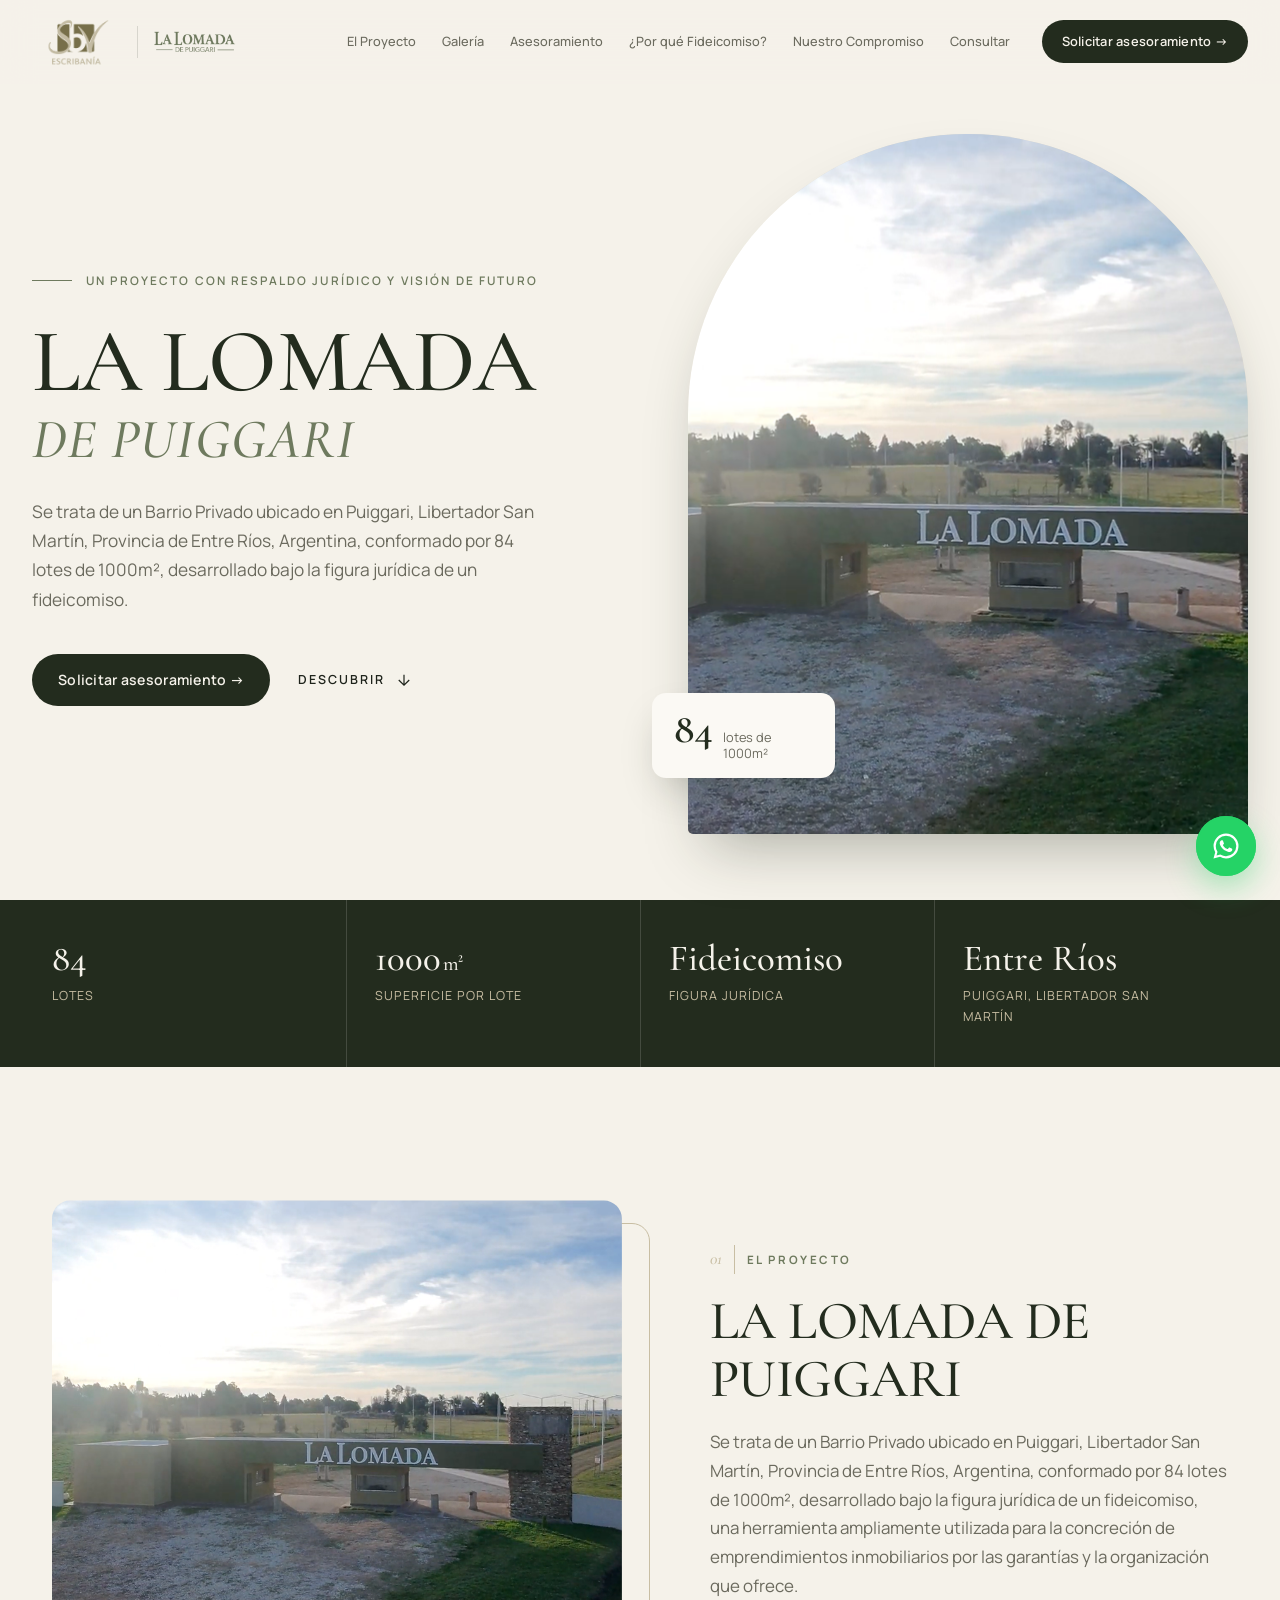
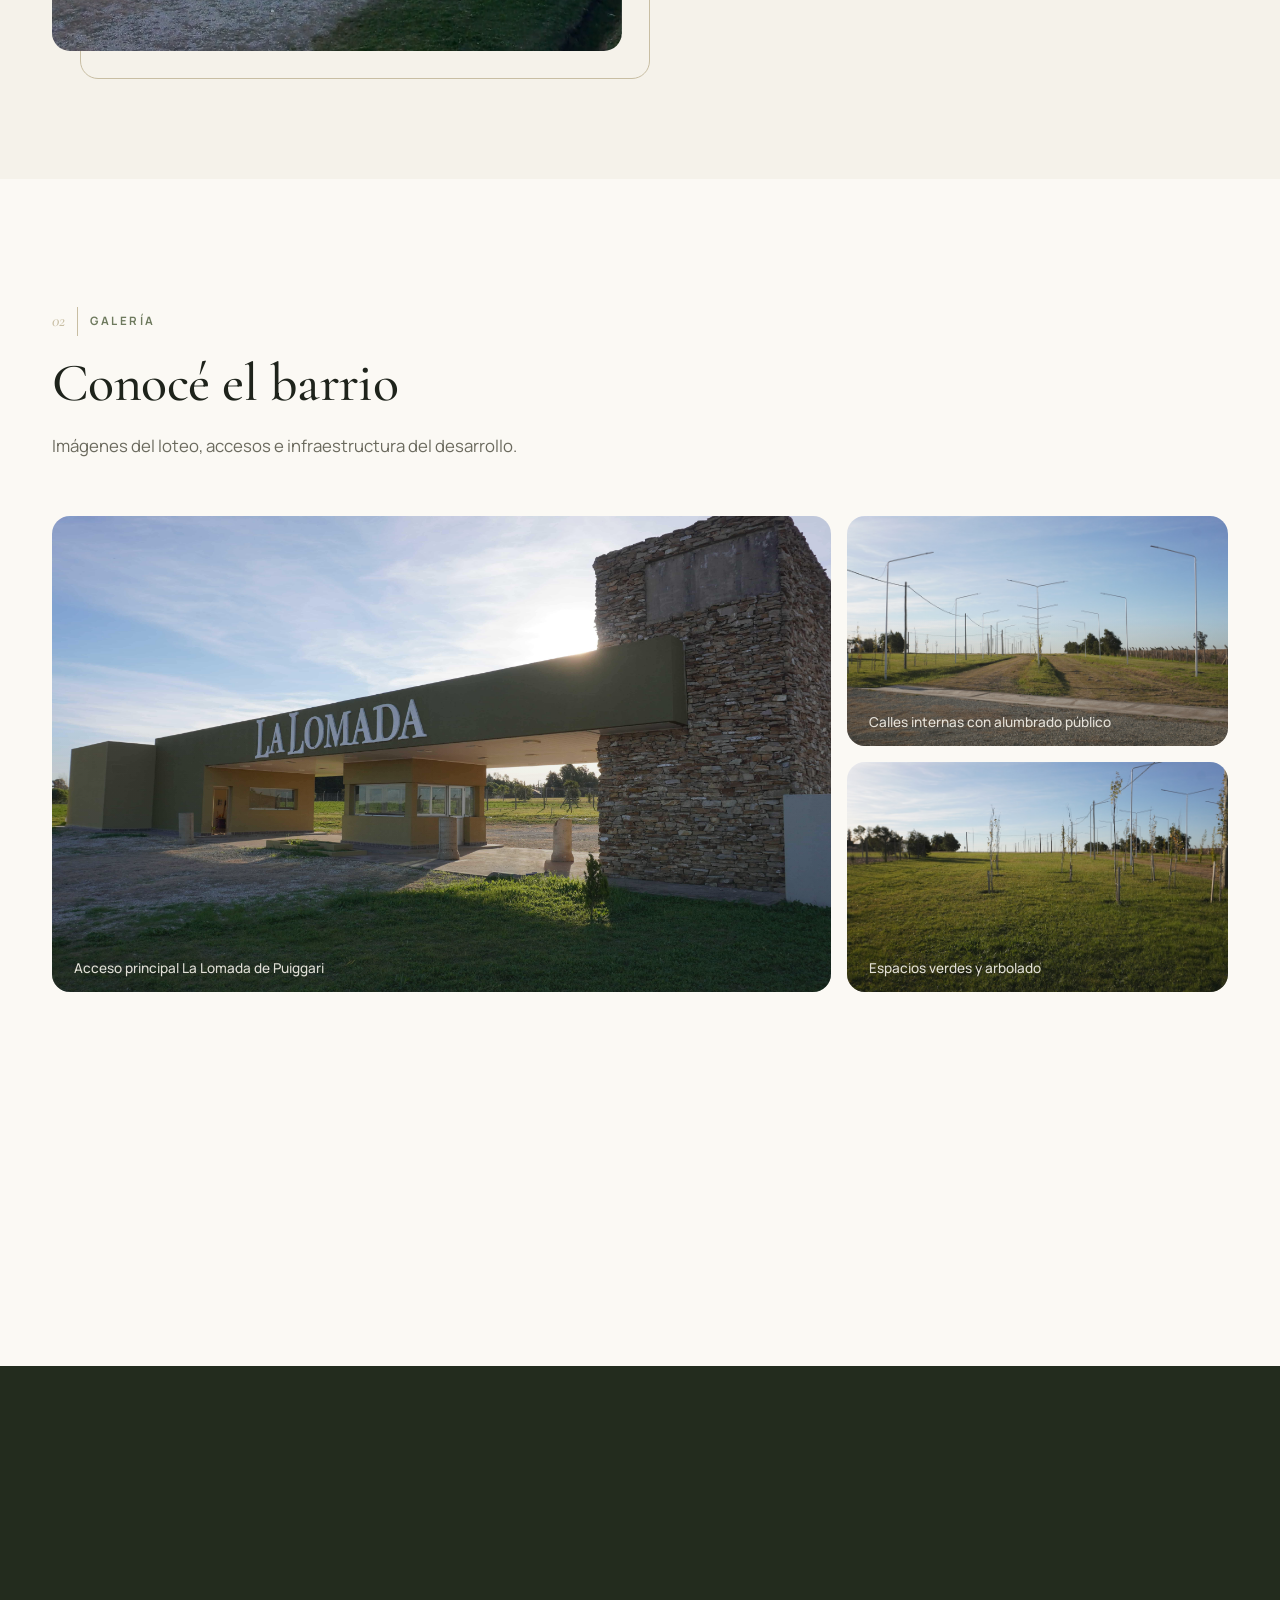
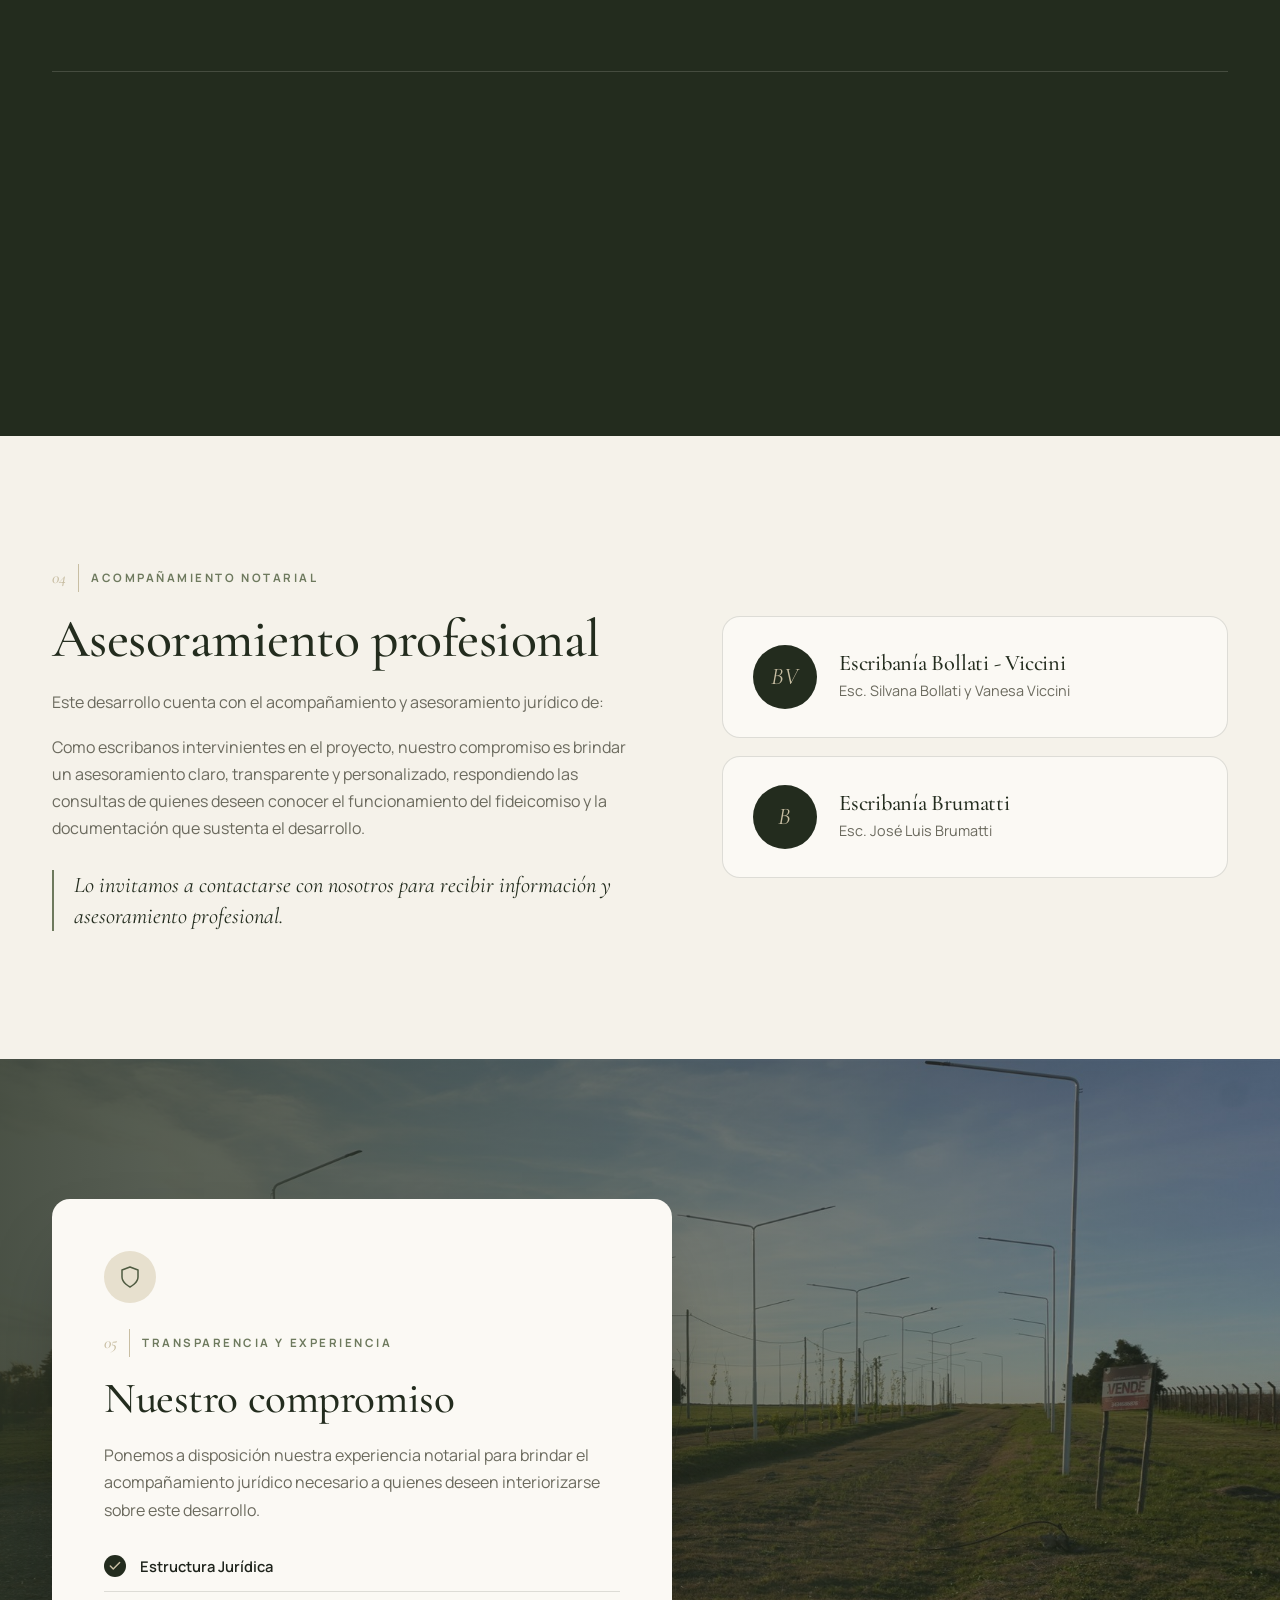
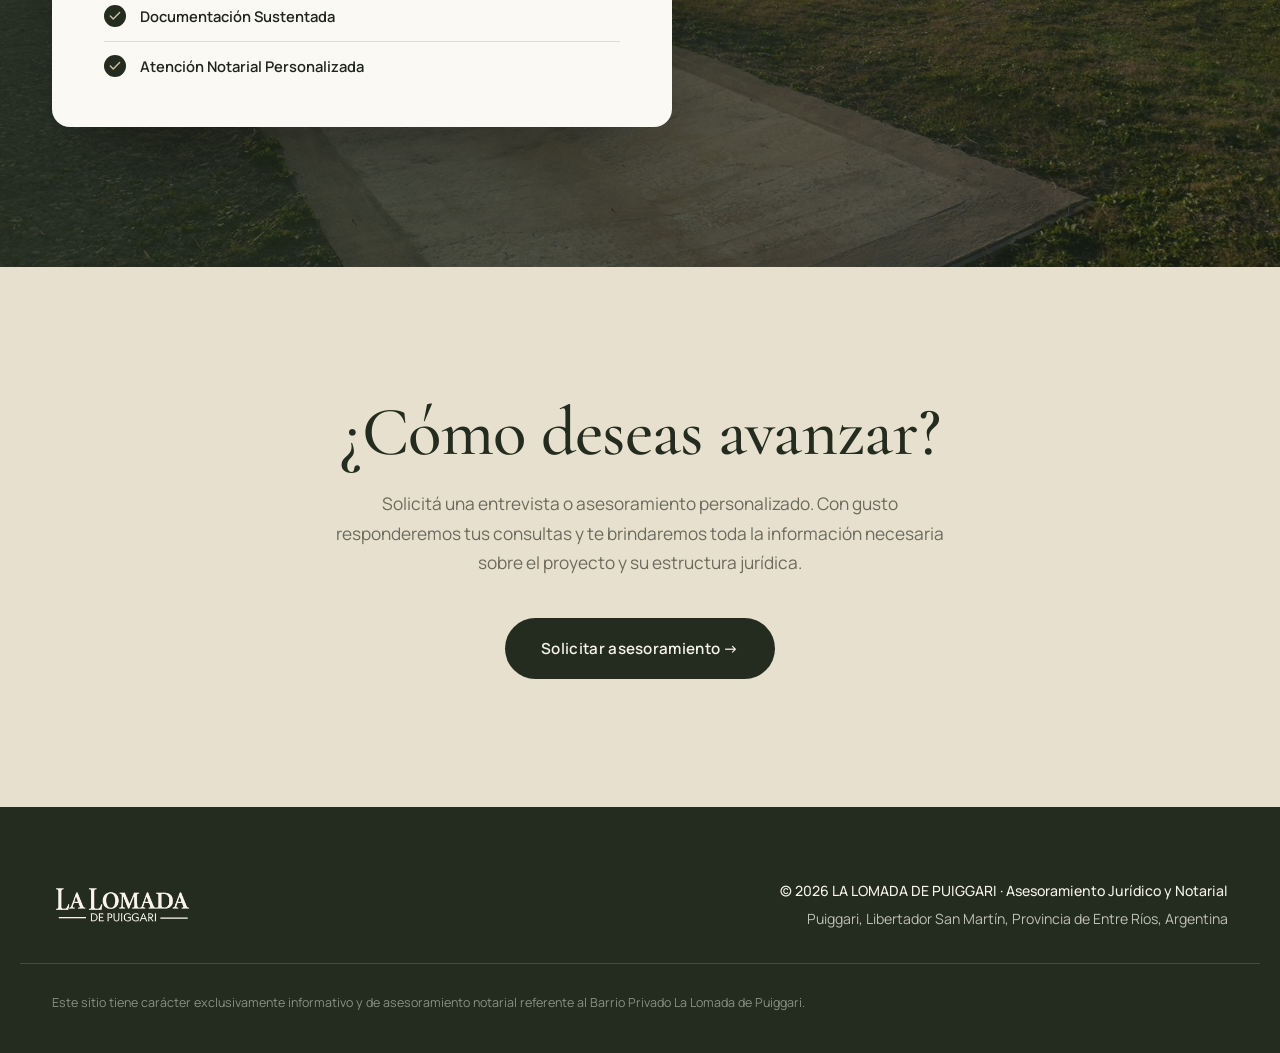
==== commit 98423ae5: "Add files via upload" ====
--- a/nueva.html
+++ b/nueva.html
@@ -166,9 +166,9 @@
                 <div class="bento">
                     <button class="tile reveal" data-index="0"><img src="assets/images/galeria-01-web.jpeg" alt="Acceso principal La Lomada de Puiggari" loading="lazy"><span>Acceso principal La Lomada de Puiggari</span></button>
                     <button class="tile reveal" data-index="1"><img src="assets/images/galeria-02-web.jpeg" alt="Calles internas con alumbrado público" loading="lazy"><span>Calles internas con alumbrado público</span></button>
-                    <button class="tile reveal" data-index="2"><img src="assets/images/galeria-03-web.jpeg" alt="Ingreso al barrio La Lomada" loading="lazy"><span>Ingreso al barrio La Lomada</span></button>
+                    <button class="tile reveal" data-index="2"><img src="assets/images/galeria-03-web.jpeg" alt="Espacios verdes y arbolado" loading="lazy"><span>Espacios verdes y arbolado</span></button>
                     <button class="tile reveal" data-index="3"><img src="assets/images/galeria-04-web.jpeg" alt="Vista panorámica de las calles" loading="lazy"><span>Vista panorámica de las calles</span></button>
-                    <button class="tile reveal" data-index="4"><img src="assets/images/galeria-05-web.jpeg" alt="Espacios verdes y arbolado" loading="lazy"><span>Espacios verdes y arbolado</span></button>
+                    <button class="tile reveal" data-index="4"><img src="assets/images/galeria-05-web.jpeg" alt="Ingreso al barrio La Lomada" loading="lazy"><span>Ingreso al barrio La Lomada</span></button>
                 </div>
             </div>
         </section>
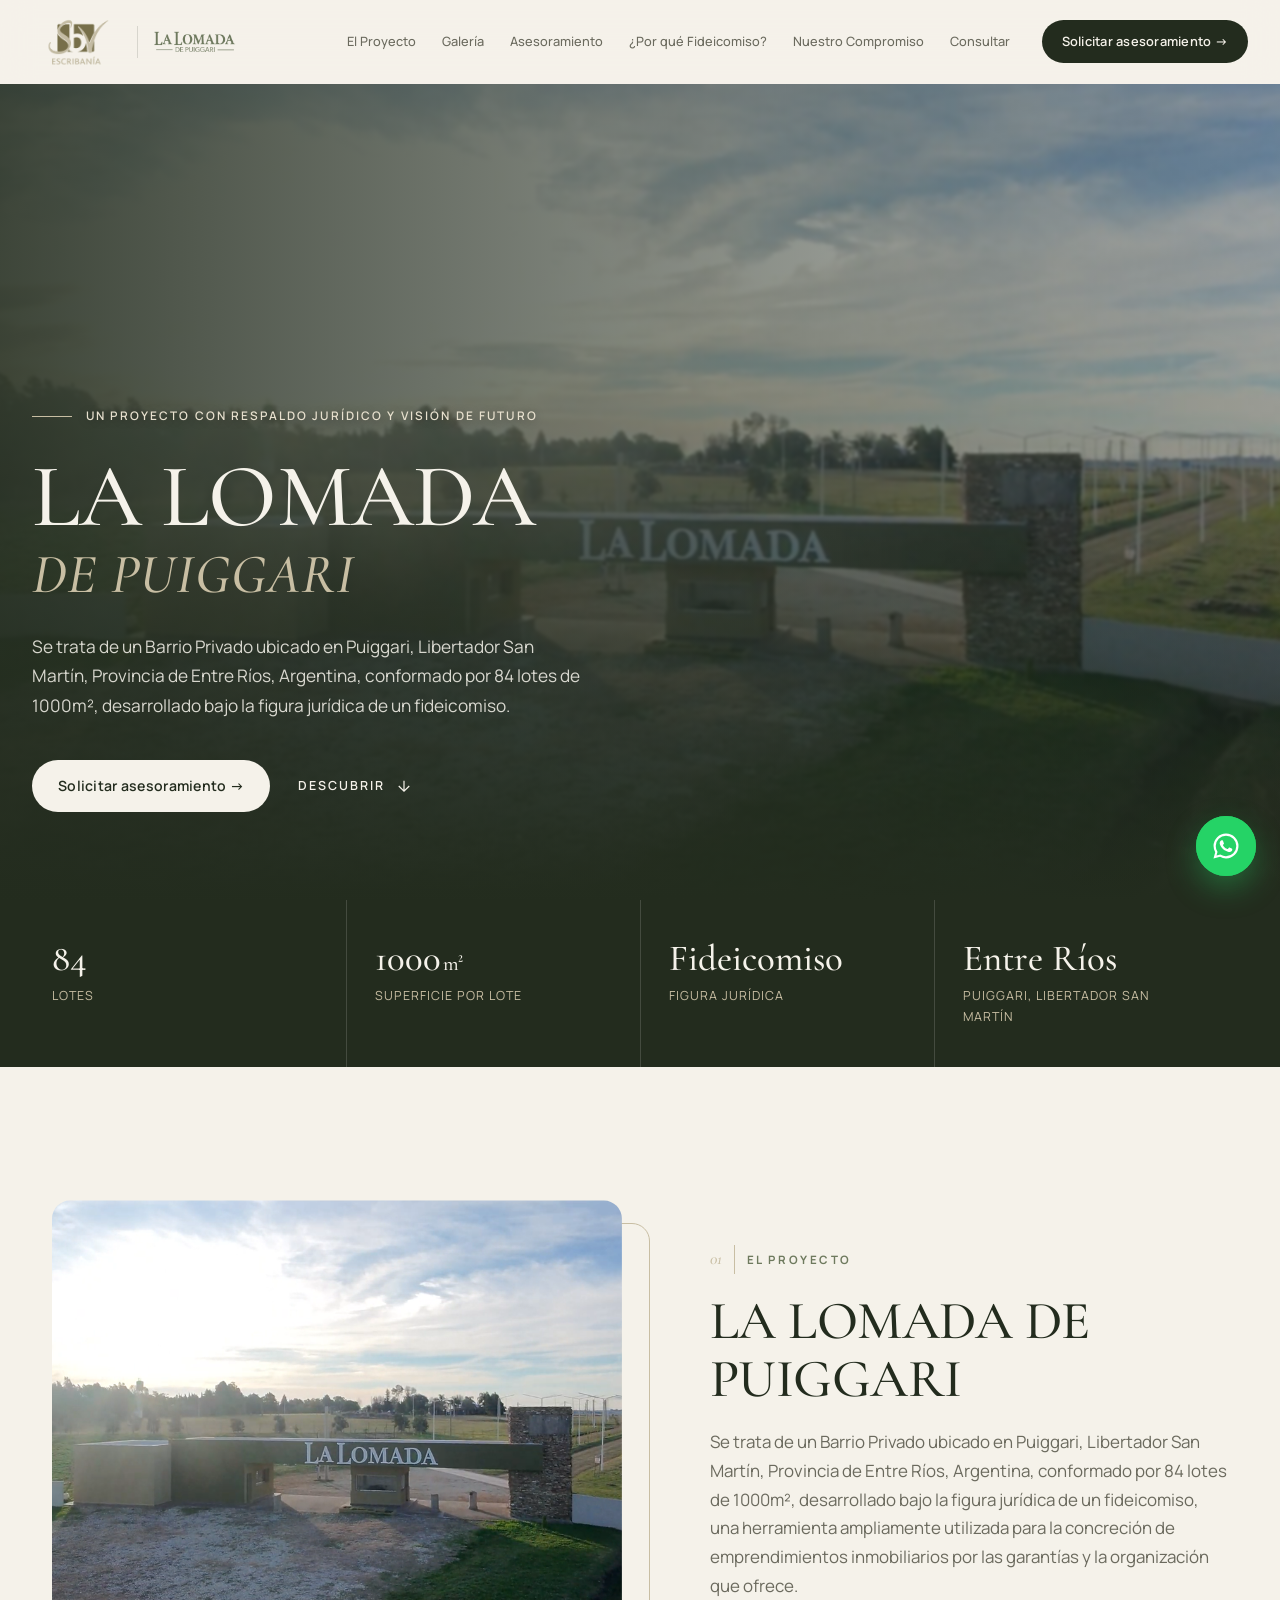
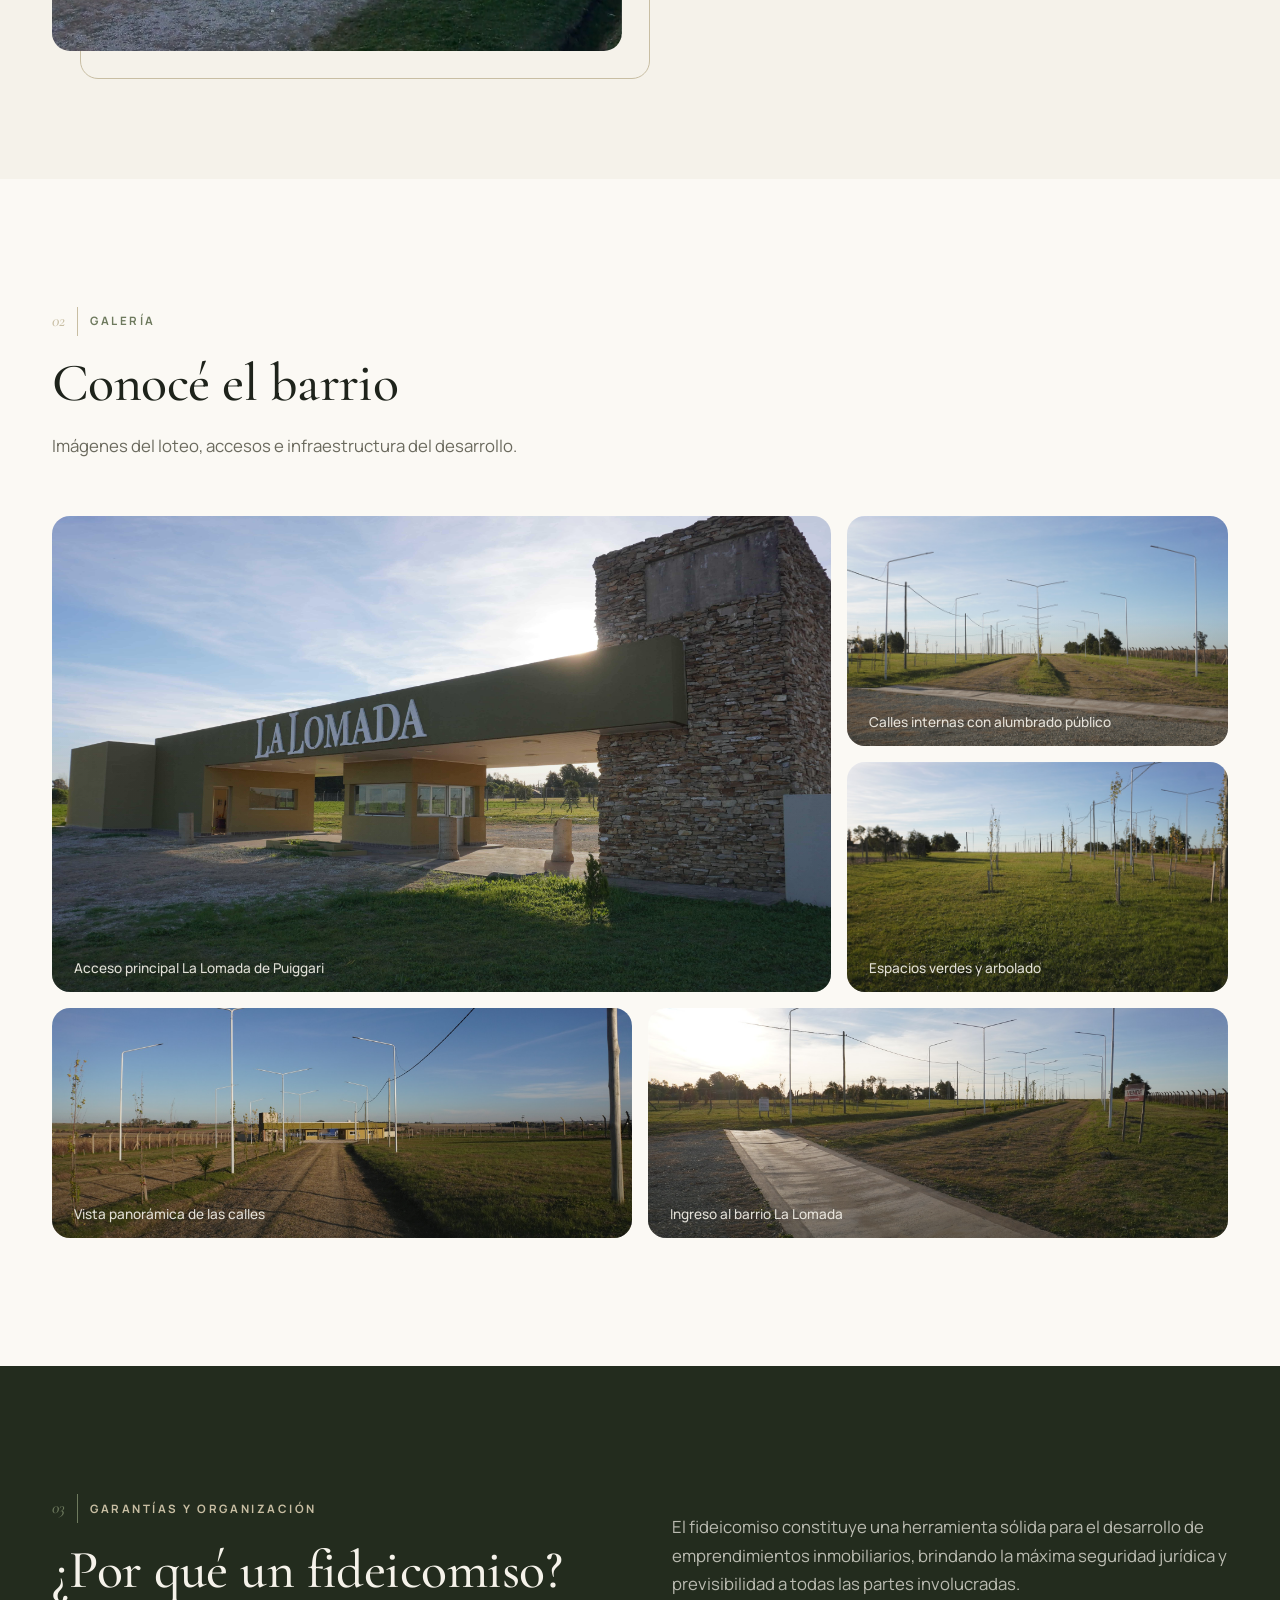
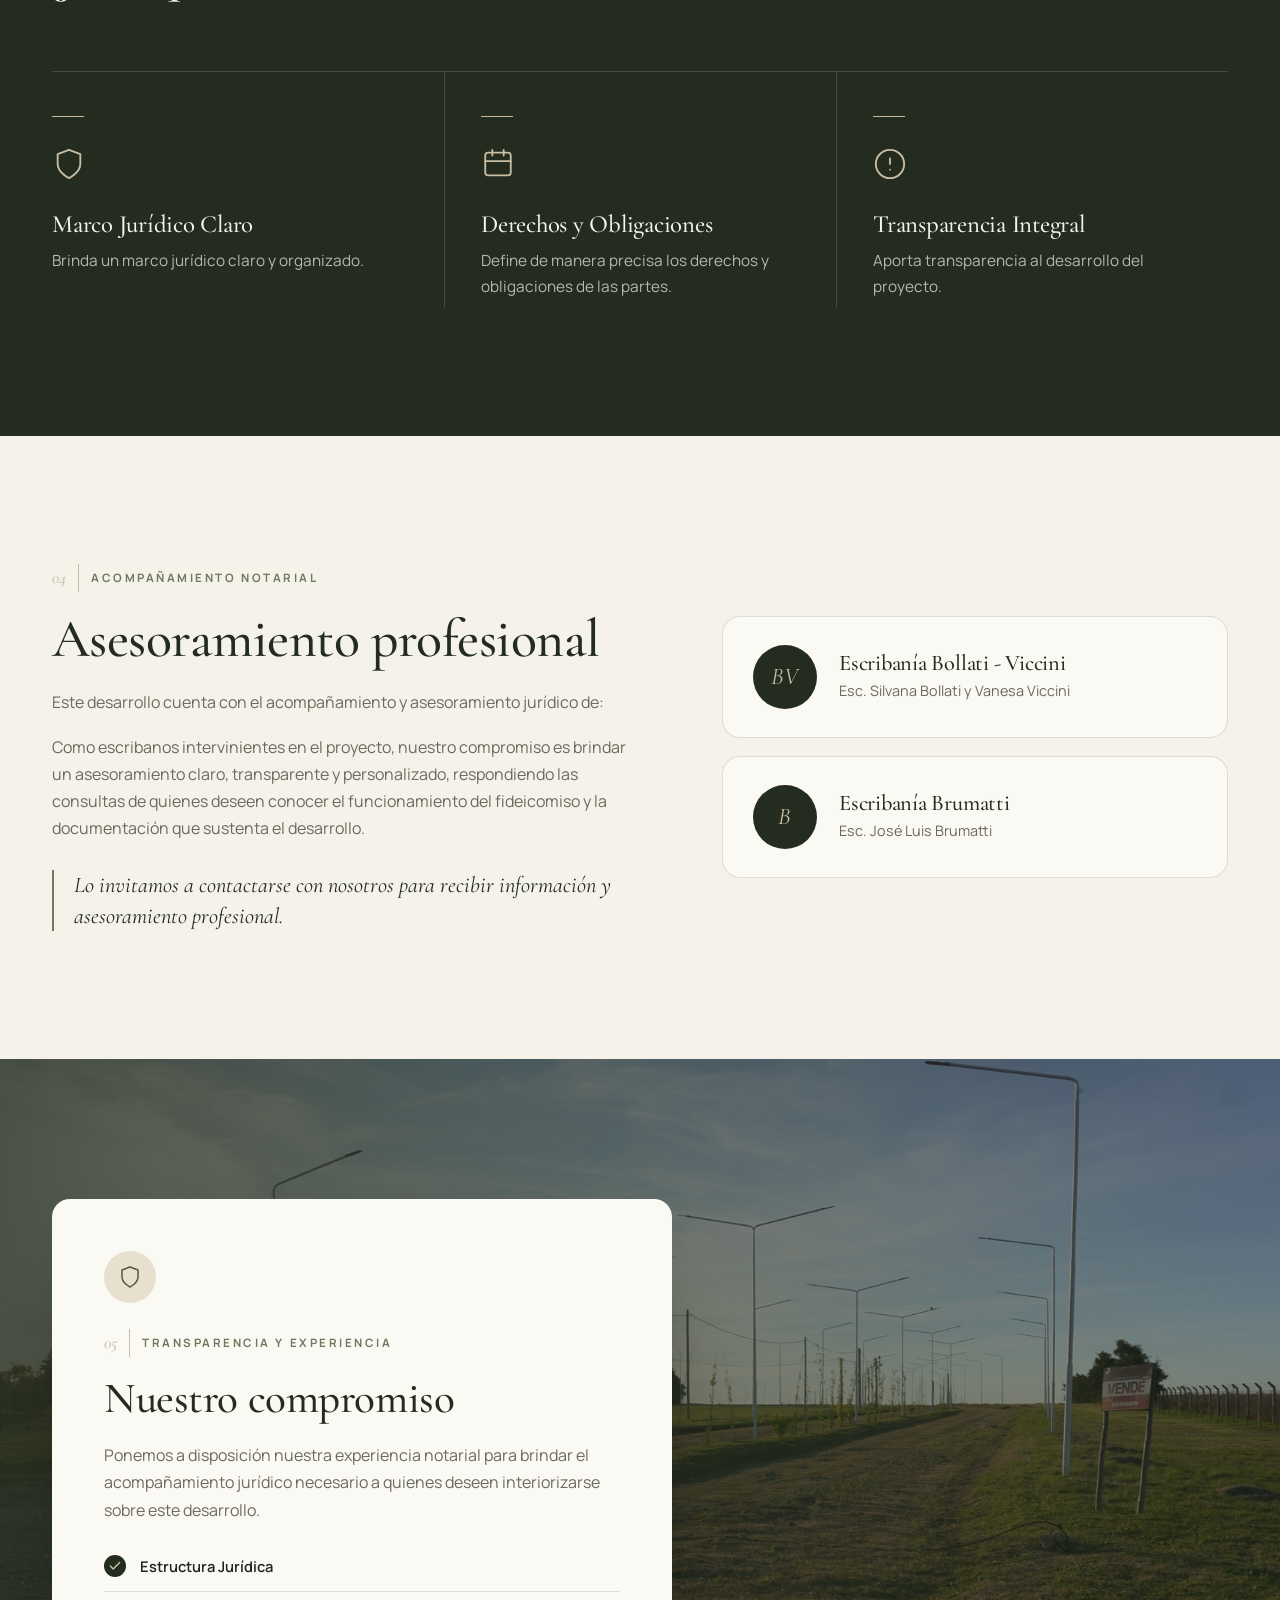
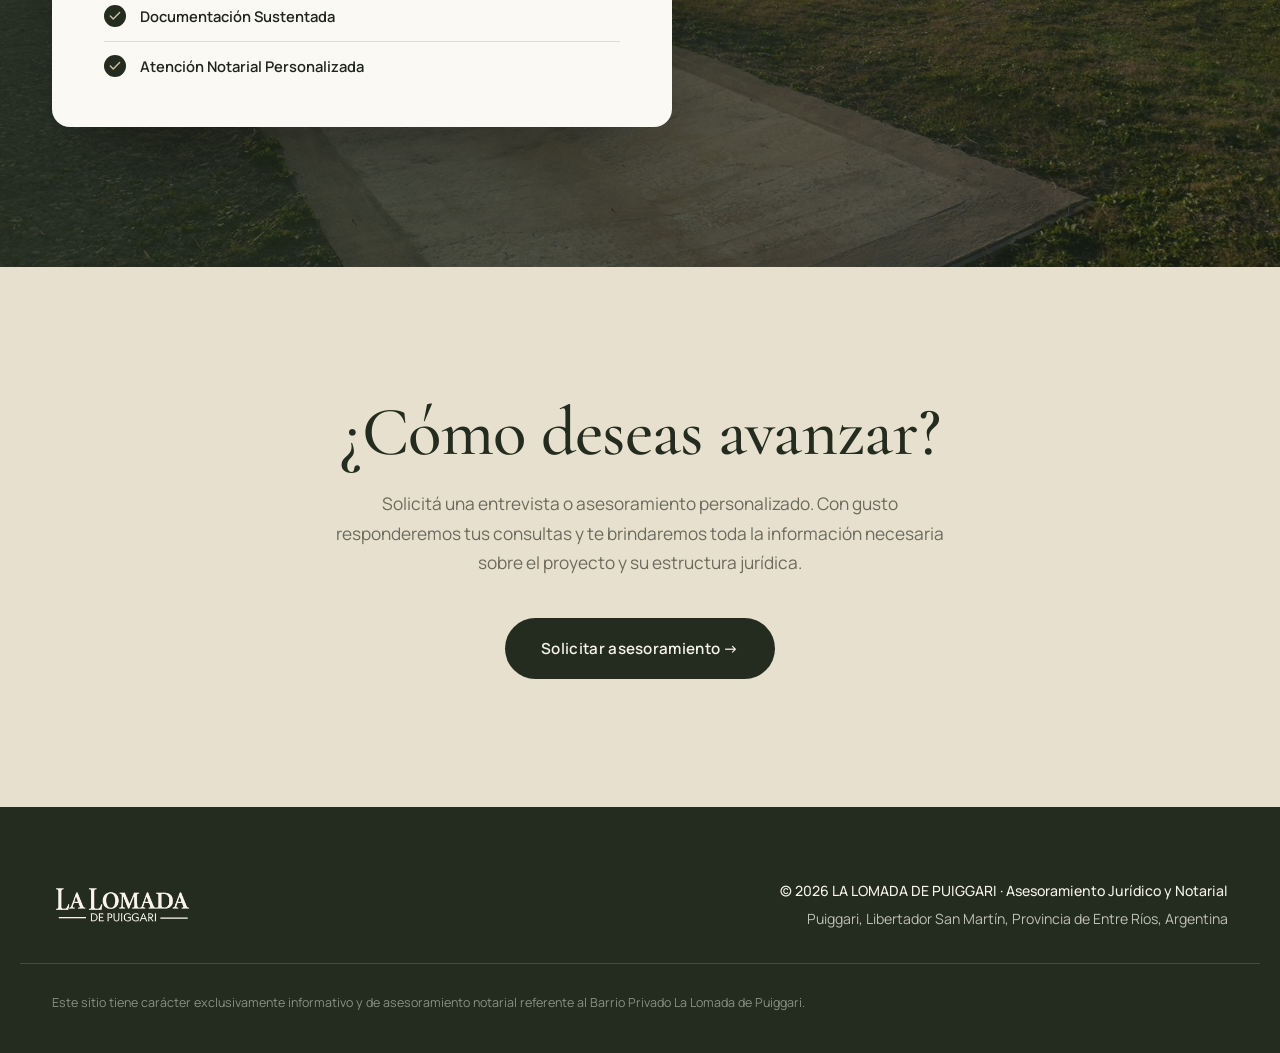
==== commit dc73597b: "Add files via upload" ====
--- a/nueva.html
+++ b/nueva.html
@@ -73,7 +73,7 @@
     <link rel="preconnect" href="https://fonts.gstatic.com" crossorigin>
     <link href="https://fonts.googleapis.com/css2?family=Cormorant+Garamond:ital,wght@0,500;0,600;1,500&family=Manrope:wght@400;500;600;700&display=swap" rel="stylesheet">
 
-    <link rel="stylesheet" href="nueva.css?v=2">
+    <link rel="stylesheet" href="nueva.css?v=3">
 </head>
 
 <body>
@@ -122,10 +122,6 @@
             <div class="hero-media">
                 <div class="hero-arch">
                     <video src="assets/images/VIDEO LA LOMADA.mp4" autoplay loop muted playsinline preload="metadata" poster="assets/images/terreno.png"></video>
-                </div>
-                <div class="hero-chip">
-                    <b>84</b>
-                    <span>lotes de 1000m²</span>
                 </div>
             </div>
         </section>
--- a/nueva.css
+++ b/nueva.css
@@ -112,46 +112,44 @@
 .hdr-toggle[aria-expanded="true"] span:last-child { top: 21px; transform: rotate(-45deg); }
 
 /* ---------- Hero ---------- */
+/* El video va de fondo, apagado por un degradé, para que acompañe sin protagonismo */
 .hero {
+    position: relative; isolation: isolate;
     min-height: 100vh; min-height: 100svh;
-    padding: calc(var(--hdr-h) + 48px) 32px 64px;
-    max-width: 1400px; margin: 0 auto;
-    display: grid; grid-template-columns: 1.05fr 1fr; align-items: center; gap: 64px;
-}
+    display: flex; flex-direction: column; justify-content: flex-end;
+    padding: calc(var(--hdr-h) + 48px) max(32px, calc((100% - 1336px) / 2)) 88px;
+}
+.hero-text { max-width: 720px; }
 .eyebrow {
     display: inline-flex; align-items: center; gap: 14px;
-    font-size: .74rem; font-weight: 600; letter-spacing: .18em; text-transform: uppercase; color: var(--olive);
-    margin-bottom: 28px;
-}
-.eyebrow::before { content: ''; width: 40px; height: 1px; background: var(--olive); }
-.hero h1 { font-size: clamp(3.2rem, 7vw, 6.4rem); line-height: .95; color: var(--forest); margin-bottom: 30px; }
+    font-size: .74rem; font-weight: 600; letter-spacing: .18em; text-transform: uppercase; color: var(--sand-light);
+    margin-bottom: 28px; text-shadow: 0 1px 8px rgba(0, 0, 0, .35);
+}
+.eyebrow::before { content: ''; width: 40px; height: 1px; background: var(--sand); }
+.hero h1 { font-size: clamp(3.2rem, 7vw, 6.4rem); line-height: .95; color: var(--ivory); margin-bottom: 30px; }
 .hero h1 span { display: block; }
-.hero h1 em { display: block; font-style: italic; color: var(--olive); font-size: .62em; letter-spacing: .02em; margin-top: 10px; }
-.hero-lead { font-size: 1.08rem; color: var(--muted); max-width: 520px; margin-bottom: 40px; }
+.hero h1 em { display: block; font-style: italic; color: var(--sand); font-size: .62em; letter-spacing: .02em; margin-top: 10px; }
+.hero-lead { font-size: 1.08rem; color: rgba(245, 242, 234, .86); max-width: 560px; margin-bottom: 40px; }
 .hero-actions { display: flex; align-items: center; gap: 28px; flex-wrap: wrap; }
+.hero-actions .btn { background: var(--ivory); color: var(--forest); }
+.hero-actions .btn:hover { background: var(--sand-light); }
 .hero-more {
     display: inline-flex; align-items: center; gap: 10px;
-    font-size: .78rem; font-weight: 600; letter-spacing: .16em; text-transform: uppercase; color: var(--ink);
+    font-size: .78rem; font-weight: 600; letter-spacing: .16em; text-transform: uppercase; color: var(--ivory);
 }
 .hero-more svg { width: 18px; height: 18px; animation: nudge 2.4s var(--ease) infinite; }
 @keyframes nudge { 0%, 100% { transform: translateY(0); } 50% { transform: translateY(5px); } }
 
-.hero-media { position: relative; justify-self: end; width: 100%; max-width: 560px; }
-.hero-arch {
-    aspect-ratio: 4 / 5; overflow: hidden;
-    border-radius: 999px 999px var(--radius) var(--radius);
-    box-shadow: 0 30px 60px -20px rgba(35, 44, 30, .35);
-    background: var(--sand-light);
-}
-.hero-arch video { width: 100%; height: 100%; object-fit: cover; transform: scale(1.03); transform-origin: center 70%; }
-.hero-chip {
-    position: absolute; left: -36px; bottom: 56px;
-    background: var(--paper); border-radius: 14px; padding: 16px 22px;
-    display: flex; align-items: baseline; gap: 10px;
-    box-shadow: 0 18px 40px -12px rgba(35, 44, 30, .28);
-}
-.hero-chip b { font-family: var(--serif); font-size: 2.6rem; font-weight: 600; color: var(--forest); line-height: 1; }
-.hero-chip span { font-size: .8rem; color: var(--muted); max-width: 90px; line-height: 1.3; }
+.hero-media { position: absolute; inset: var(--hdr-h) 0 0; z-index: -1; overflow: hidden; background: var(--forest); }
+.hero-media::after {
+    content: ''; position: absolute; inset: 0;
+    background:
+        linear-gradient(to right, rgba(35, 44, 30, .88) 0%, rgba(35, 44, 30, .6) 45%, rgba(35, 44, 30, .3) 100%),
+        linear-gradient(to bottom, rgba(35, 44, 30, 0) 55%, var(--forest) 100%);
+}
+.hero-arch { height: 100%; }
+/* Un leve desenfoque disimula la resolución del video en pantallas grandes */
+.hero-arch video { width: 100%; height: 100%; object-fit: cover; filter: blur(1.5px); transform: scale(1.05); transform-origin: center 70%; }
 
 /* ---------- Datos clave ---------- */
 .facts { background: var(--forest); color: var(--ivory); }
@@ -352,9 +350,6 @@
     .hdr-nav a:not(.btn)::after { display: none; }
     .hdr-cta { margin: 28px 0 0; padding: 16px 24px; font-size: .9rem; }
 
-    .hero { grid-template-columns: 1fr; gap: 48px; padding-top: calc(var(--hdr-h) + 40px); min-height: 0; }
-    .hero-media { justify-self: center; max-width: 520px; }
-    .hero-chip { left: -12px; }
     .facts-inner { grid-template-columns: repeat(2, 1fr); }
     .fact { padding: 32px 24px; }
     .fact:nth-child(3) { border-left: 0; padding-left: 0; }
@@ -379,8 +374,6 @@
     .hdr-nav { padding: 8px 16px 24px; }
     .hero-actions { gap: 20px; }
     .hero-actions .btn { width: 100%; }
-    .hero-chip { left: 8px; bottom: 24px; padding: 12px 16px; }
-    .hero-chip b { font-size: 2rem; }
 
     .fact { padding: 26px 0 26px 16px; }
     .fact:nth-child(odd) { padding-left: 0; }
@@ -416,28 +409,17 @@
 
 /* ---------- Portada en celular: video a pantalla completa con el texto encima ---------- */
 @media (max-width: 760px) {
-    .hero {
-        position: relative; isolation: isolate;
-        min-height: 100vh; min-height: 100svh;
-        display: flex; flex-direction: column; justify-content: flex-end;
-        padding: calc(var(--hdr-h) + 24px) 20px 36px;
-        gap: 0;
-    }
-    .hero-media { position: absolute; inset: var(--hdr-h) 0 0; max-width: none; z-index: -1; }
+    .hero { padding: calc(var(--hdr-h) + 24px) 20px 36px; }
     .hero-media::after {
-        content: ''; position: absolute; inset: 0;
         background: linear-gradient(to bottom, rgba(35, 44, 30, .10) 0%, rgba(35, 44, 30, .55) 32%, rgba(35, 44, 30, .9) 62%, var(--forest) 100%);
     }
-    .hero-arch { aspect-ratio: auto; height: 100%; border-radius: 0; box-shadow: none; }
-    .hero-chip { display: none; }
-
-    .eyebrow { color: var(--sand-light); margin-bottom: 18px; font-size: .68rem; text-shadow: 0 1px 8px rgba(0, 0, 0, .35); }
-    .eyebrow::before { background: var(--sand); width: 28px; }
-    .hero h1 { color: var(--ivory); font-size: 3.1rem; margin-bottom: 18px; }
-    .hero h1 em { color: var(--sand); }
-    .hero-lead { color: rgba(245, 242, 234, .86); font-size: .98rem; line-height: 1.6; margin-bottom: 26px; }
-    .hero-actions .btn { width: auto; background: var(--ivory); color: var(--forest); padding: 15px 26px; }
-    .hero-actions .btn:hover { background: var(--sand-light); }
+    .hero-arch video { filter: none; transform: scale(1.03); }
+
+    .eyebrow { margin-bottom: 18px; font-size: .68rem; }
+    .eyebrow::before { width: 28px; }
+    .hero h1 { font-size: 3.1rem; margin-bottom: 18px; }
+    .hero-lead { font-size: .98rem; line-height: 1.6; margin-bottom: 26px; }
+    .hero-actions .btn { width: auto; padding: 15px 26px; }
     .hero-more { display: none; }
 
     /* La franja de datos sigue al degradé sin corte */
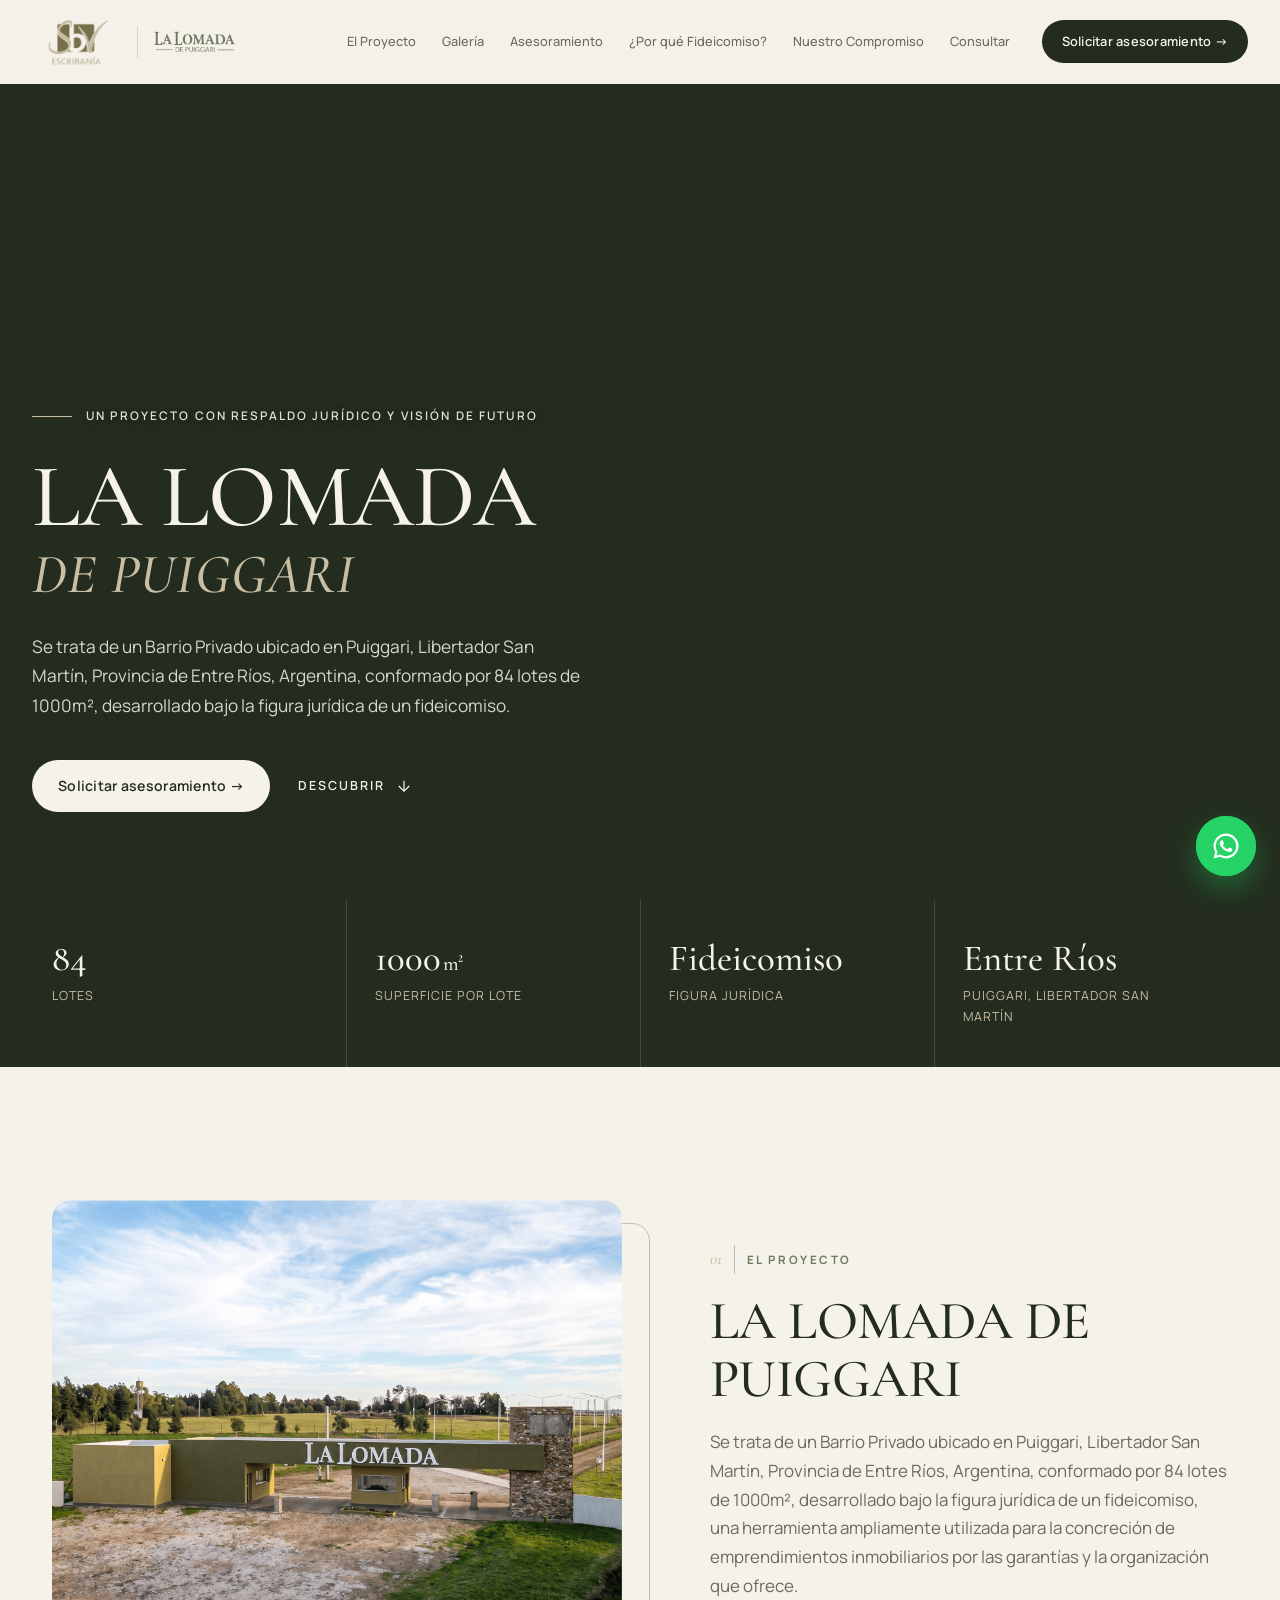
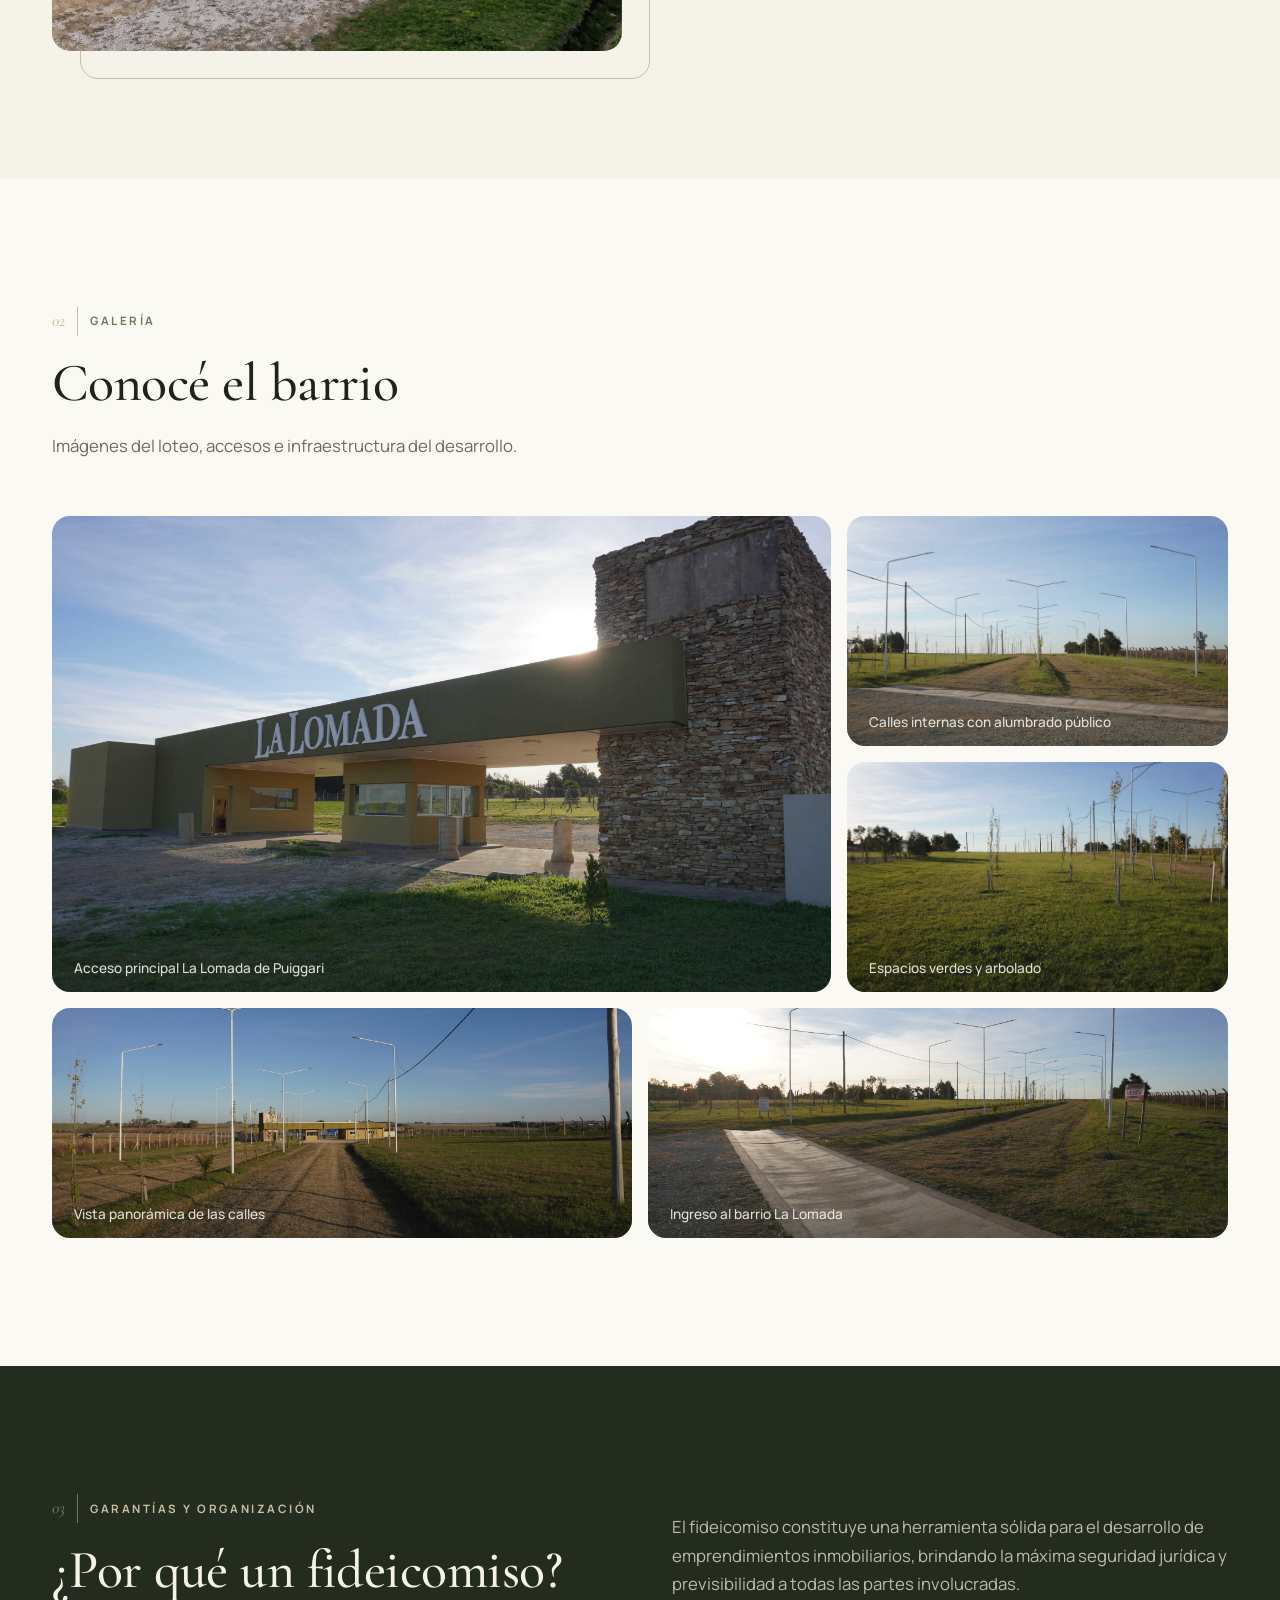
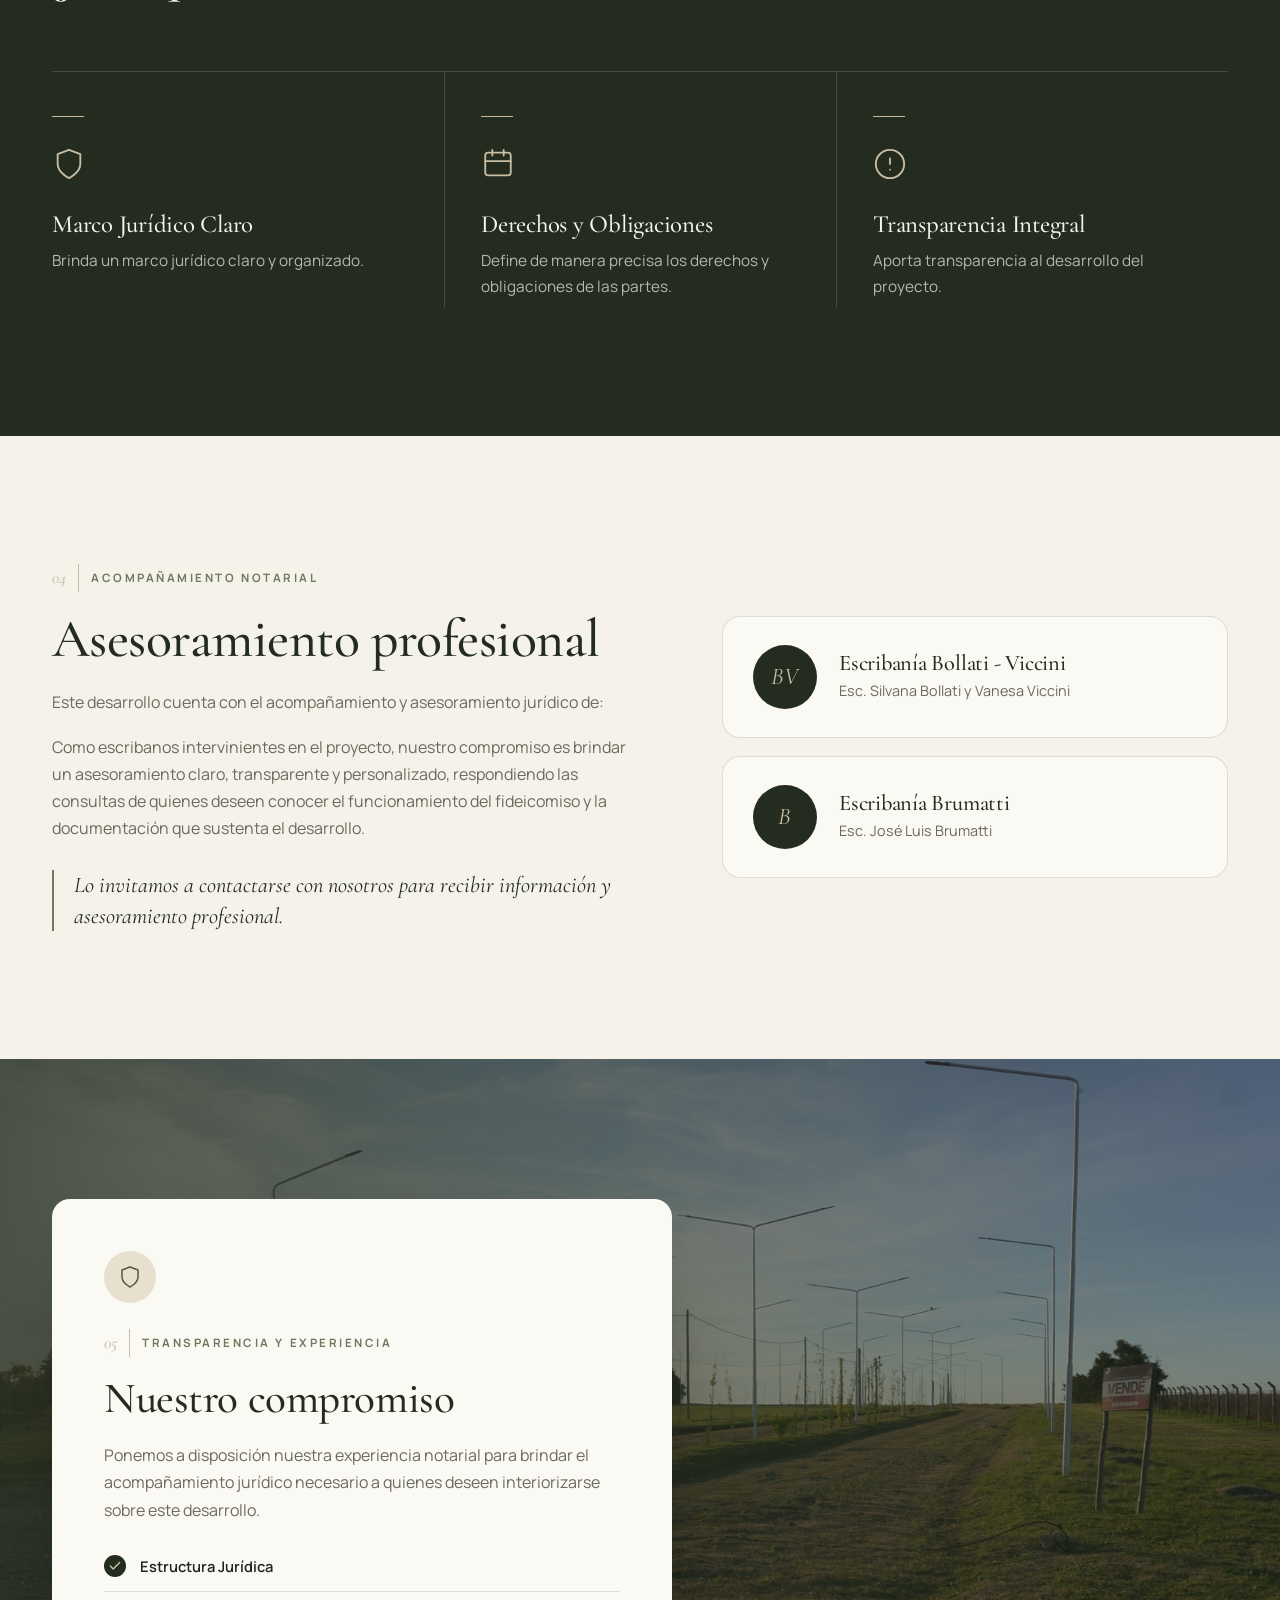
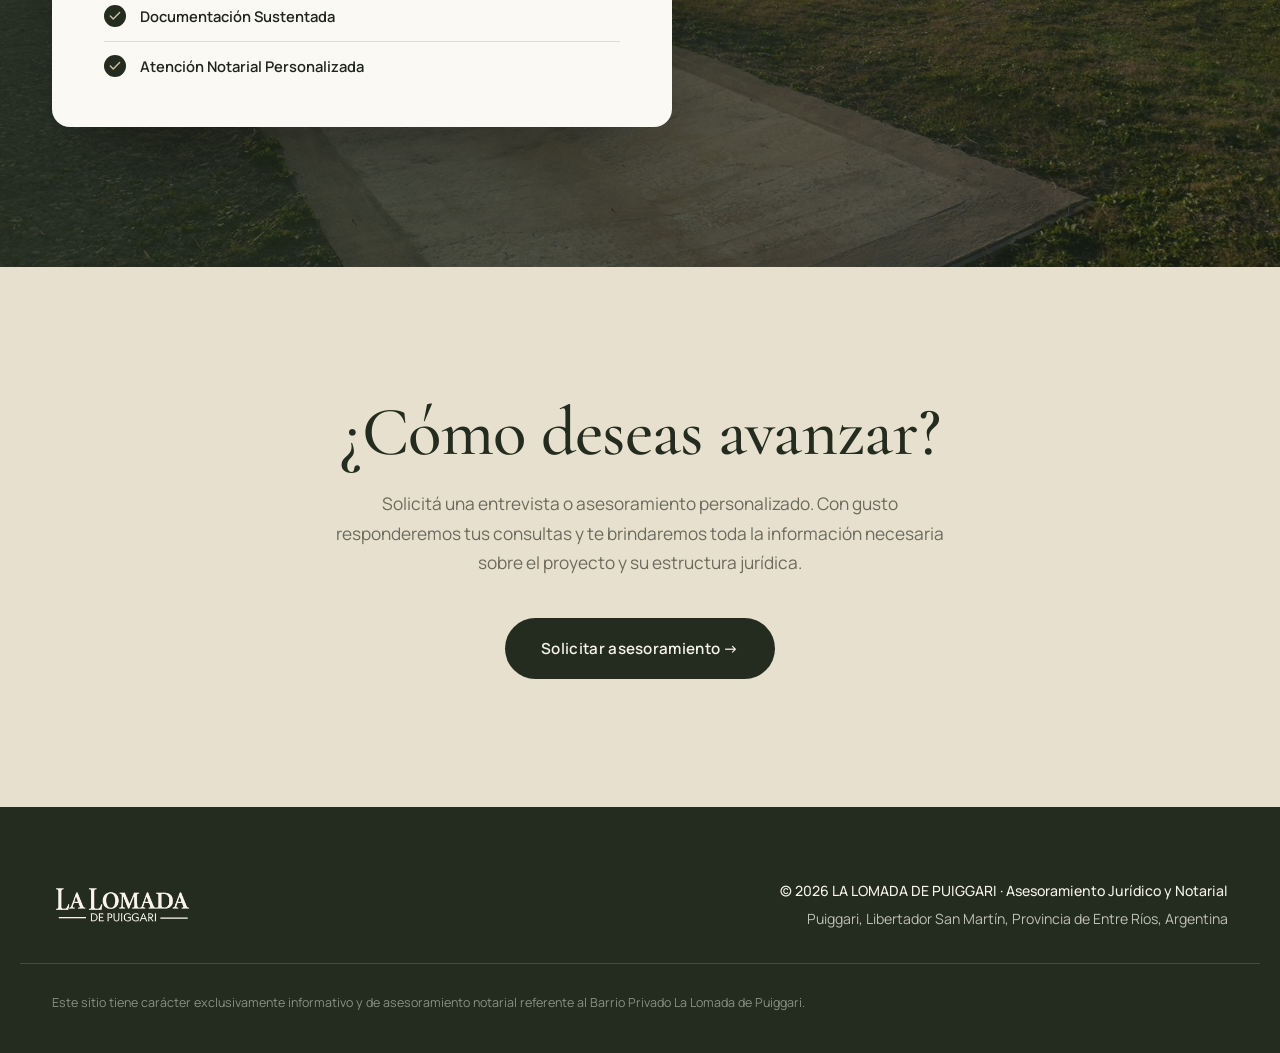
==== commit 5f3a1872: "Add files via upload" ====
--- a/nueva.html
+++ b/nueva.html
@@ -73,7 +73,7 @@
     <link rel="preconnect" href="https://fonts.gstatic.com" crossorigin>
     <link href="https://fonts.googleapis.com/css2?family=Cormorant+Garamond:ital,wght@0,500;0,600;1,500&family=Manrope:wght@400;500;600;700&display=swap" rel="stylesheet">
 
-    <link rel="stylesheet" href="nueva.css?v=3">
+    <link rel="stylesheet" href="nueva.css?v=4">
 </head>
 
 <body>
@@ -121,7 +121,7 @@
 
             <div class="hero-media">
                 <div class="hero-arch">
-                    <video src="assets/images/VIDEO LA LOMADA.mp4" autoplay loop muted playsinline preload="metadata" poster="assets/images/terreno.png"></video>
+                    <video src="assets/images/VIDEO LA LOMADA.mp4" autoplay loop muted playsinline preload="auto" onloadeddata="this.classList.add('is-ready')"></video>
                 </div>
             </div>
         </section>
--- a/nueva.css
+++ b/nueva.css
@@ -149,7 +149,8 @@
 }
 .hero-arch { height: 100%; }
 /* Un leve desenfoque disimula la resolución del video en pantallas grandes */
-.hero-arch video { width: 100%; height: 100%; object-fit: cover; filter: blur(1.5px); transform: scale(1.05); transform-origin: center 70%; }
+.hero-arch video { width: 100%; height: 100%; object-fit: cover; filter: blur(1.5px); transform: scale(1.05); transform-origin: center 70%; opacity: 0; transition: opacity .6s ease; }
+.hero-arch video.is-ready { opacity: 1; }
 
 /* ---------- Datos clave ---------- */
 .facts { background: var(--forest); color: var(--ivory); }
@@ -409,7 +410,7 @@
 
 /* ---------- Portada en celular: video a pantalla completa con el texto encima ---------- */
 @media (max-width: 760px) {
-    .hero { padding: calc(var(--hdr-h) + 24px) 20px 36px; }
+    .hero { min-height: 88vh; min-height: 88svh; padding: calc(var(--hdr-h) + 24px) 20px 36px; }
     .hero-media::after {
         background: linear-gradient(to bottom, rgba(35, 44, 30, .10) 0%, rgba(35, 44, 30, .55) 32%, rgba(35, 44, 30, .9) 62%, var(--forest) 100%);
     }
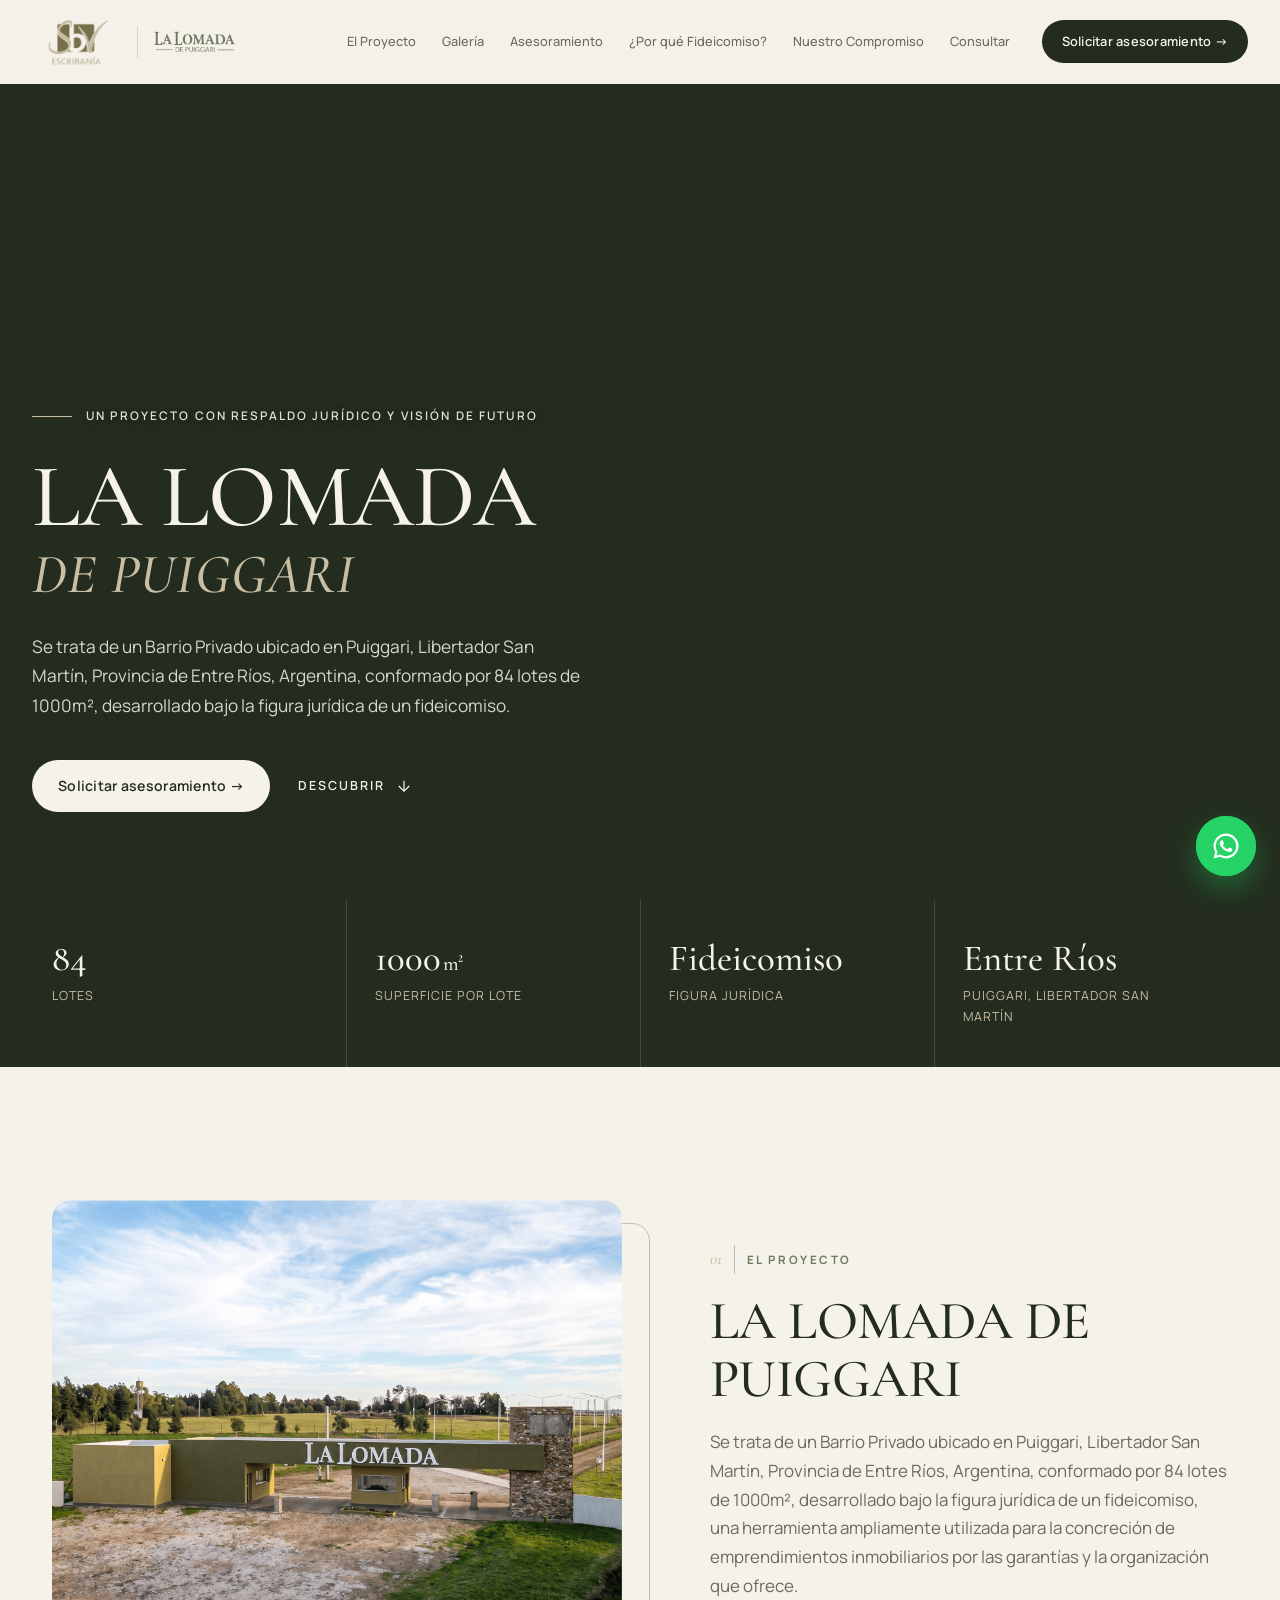
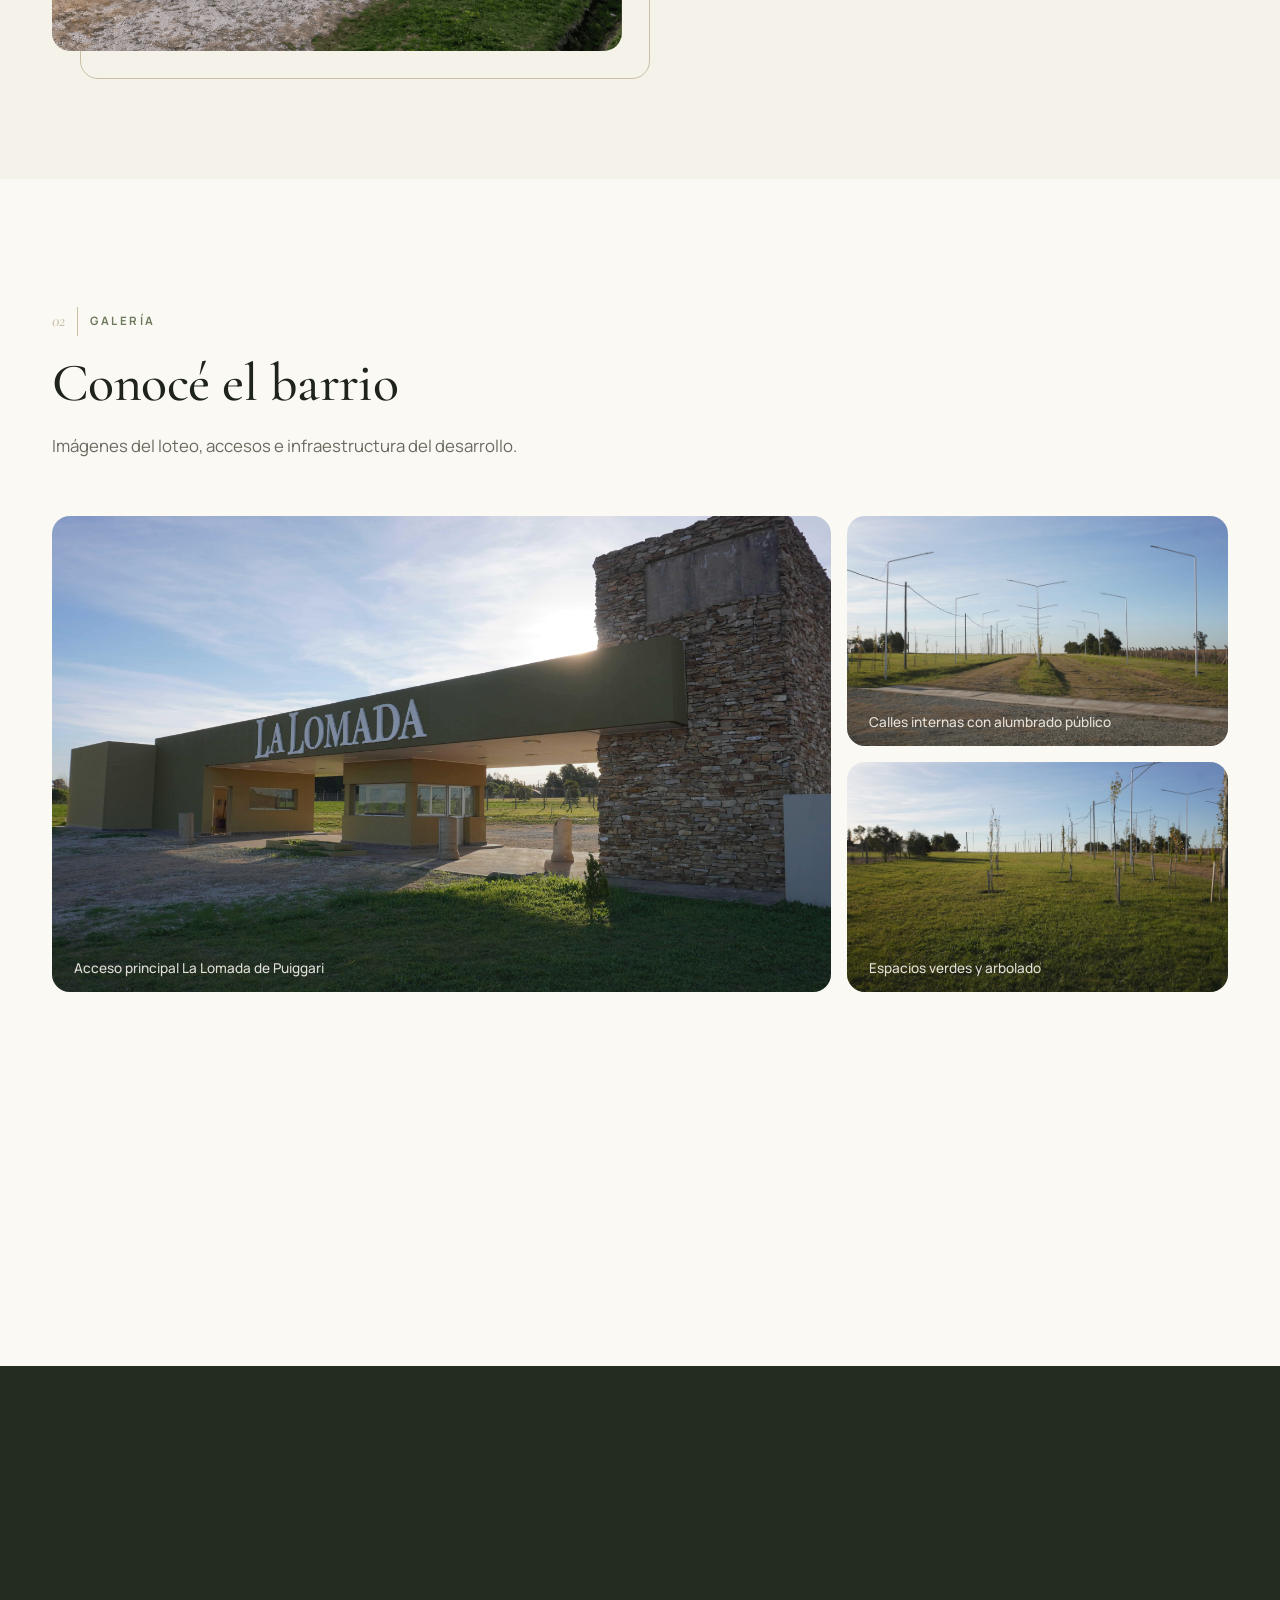
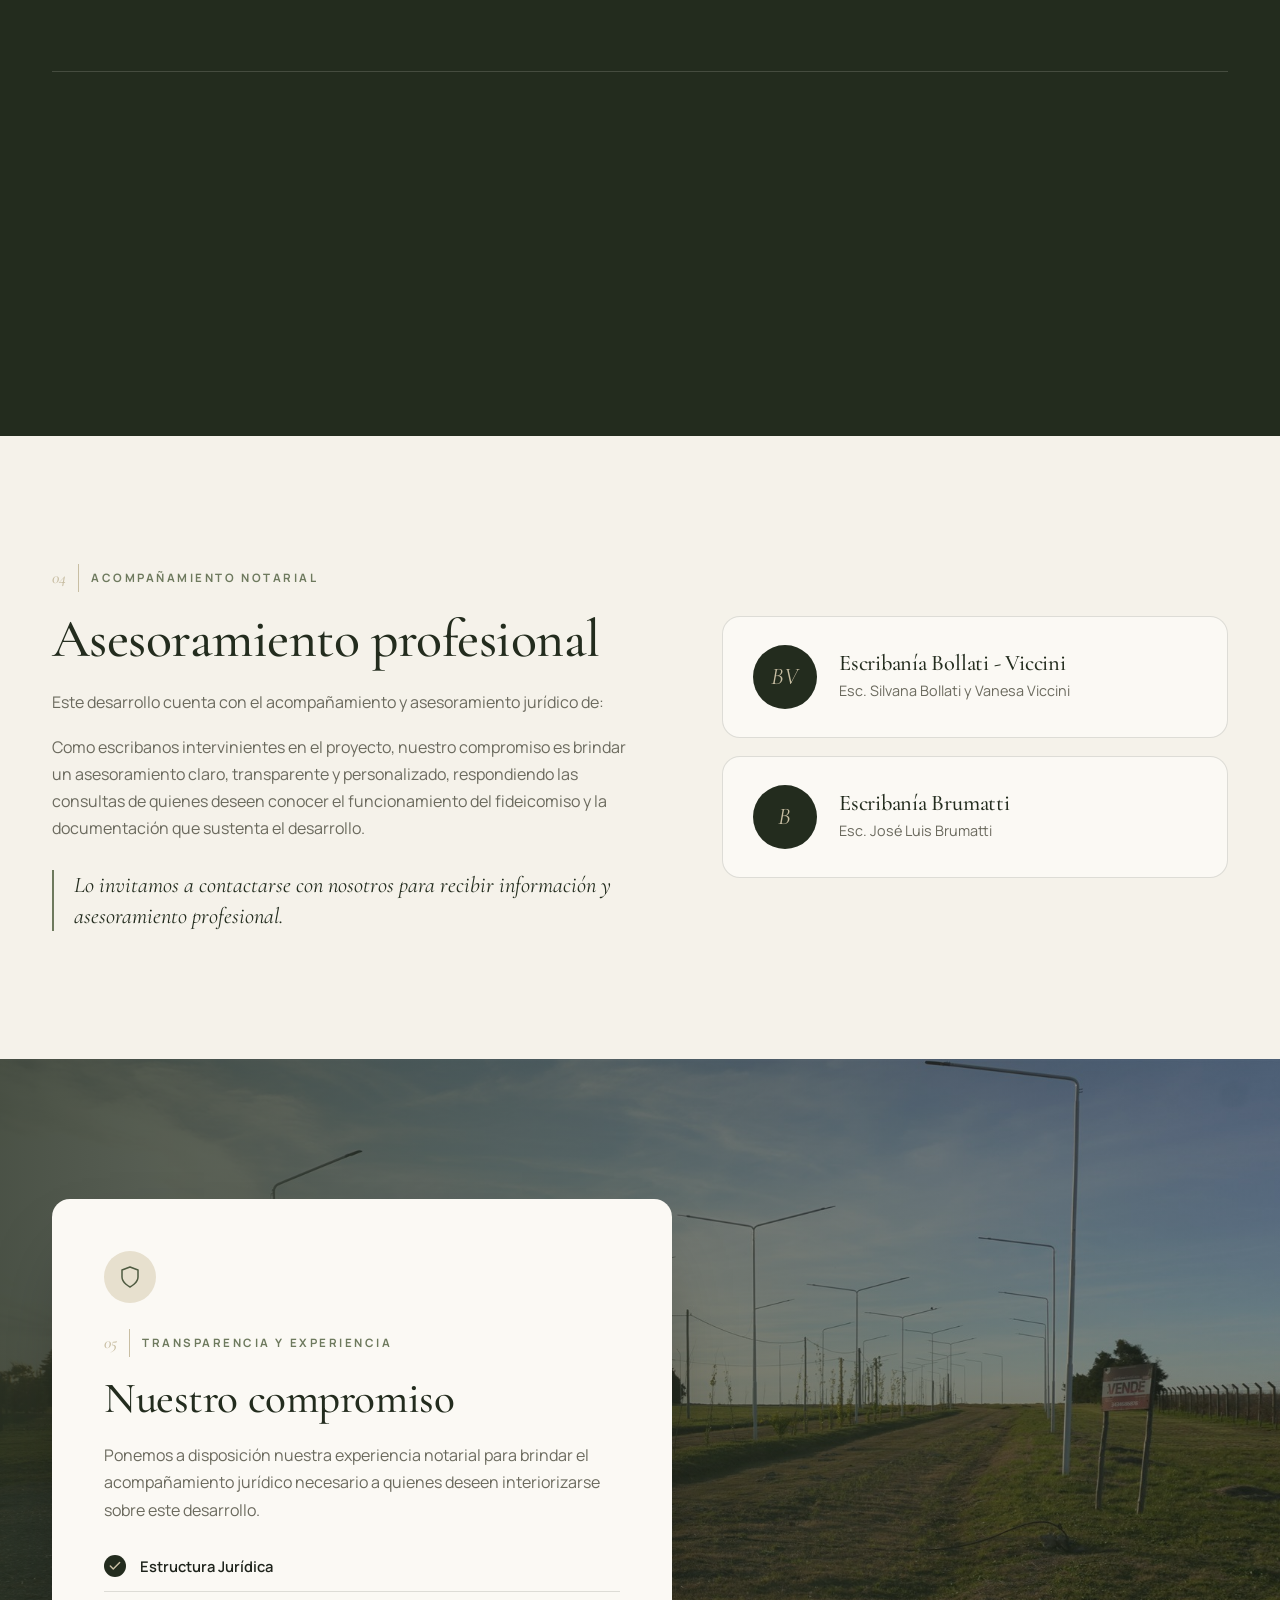
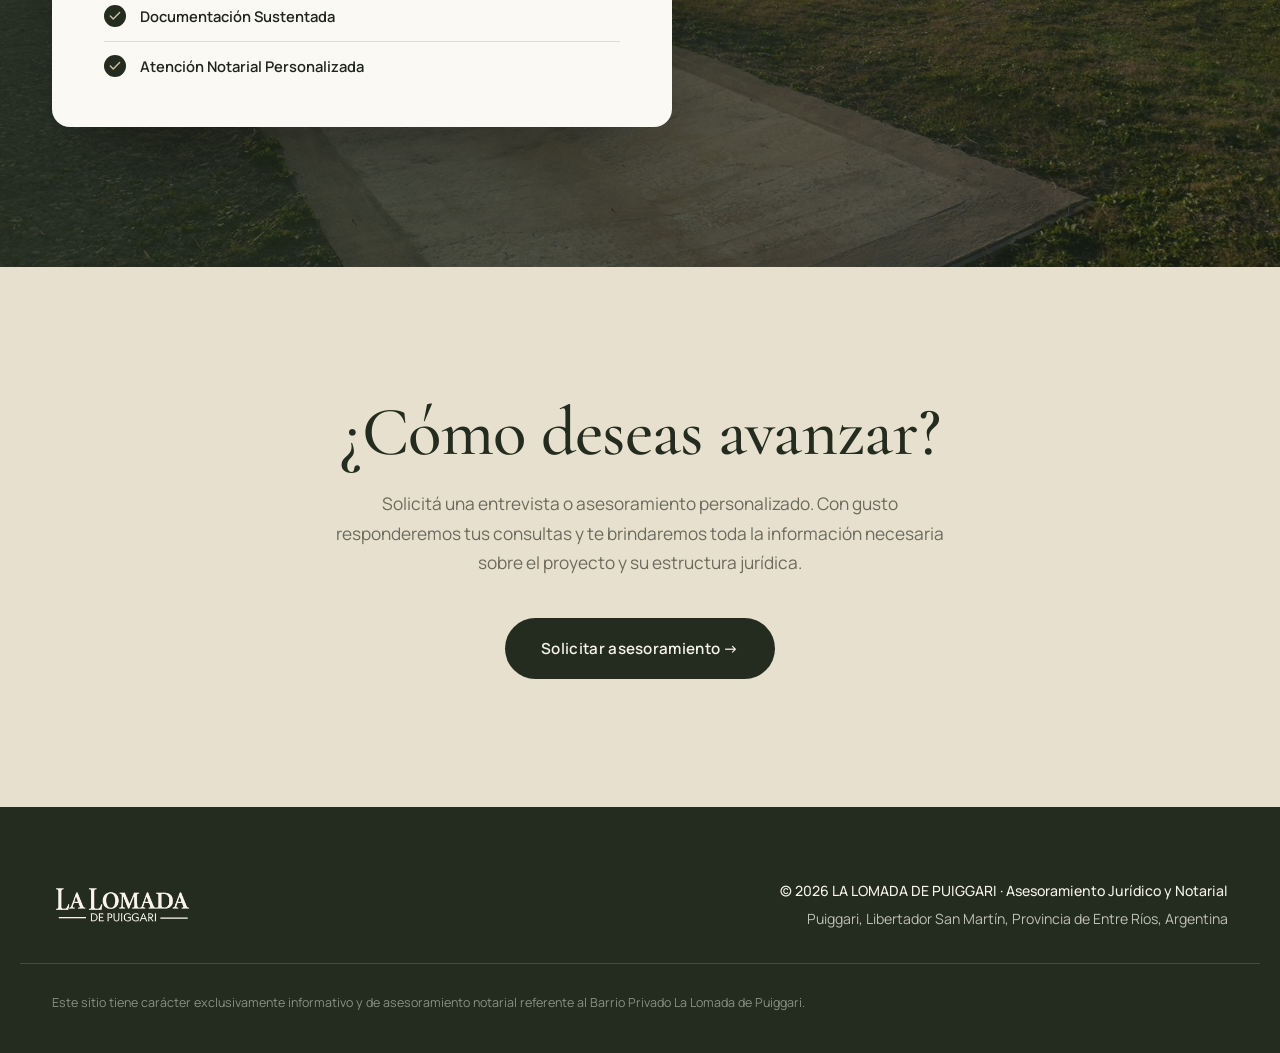
==== commit 4d872f5f: "Add files via upload" ====
(no text change in the page or its own stylesheets)
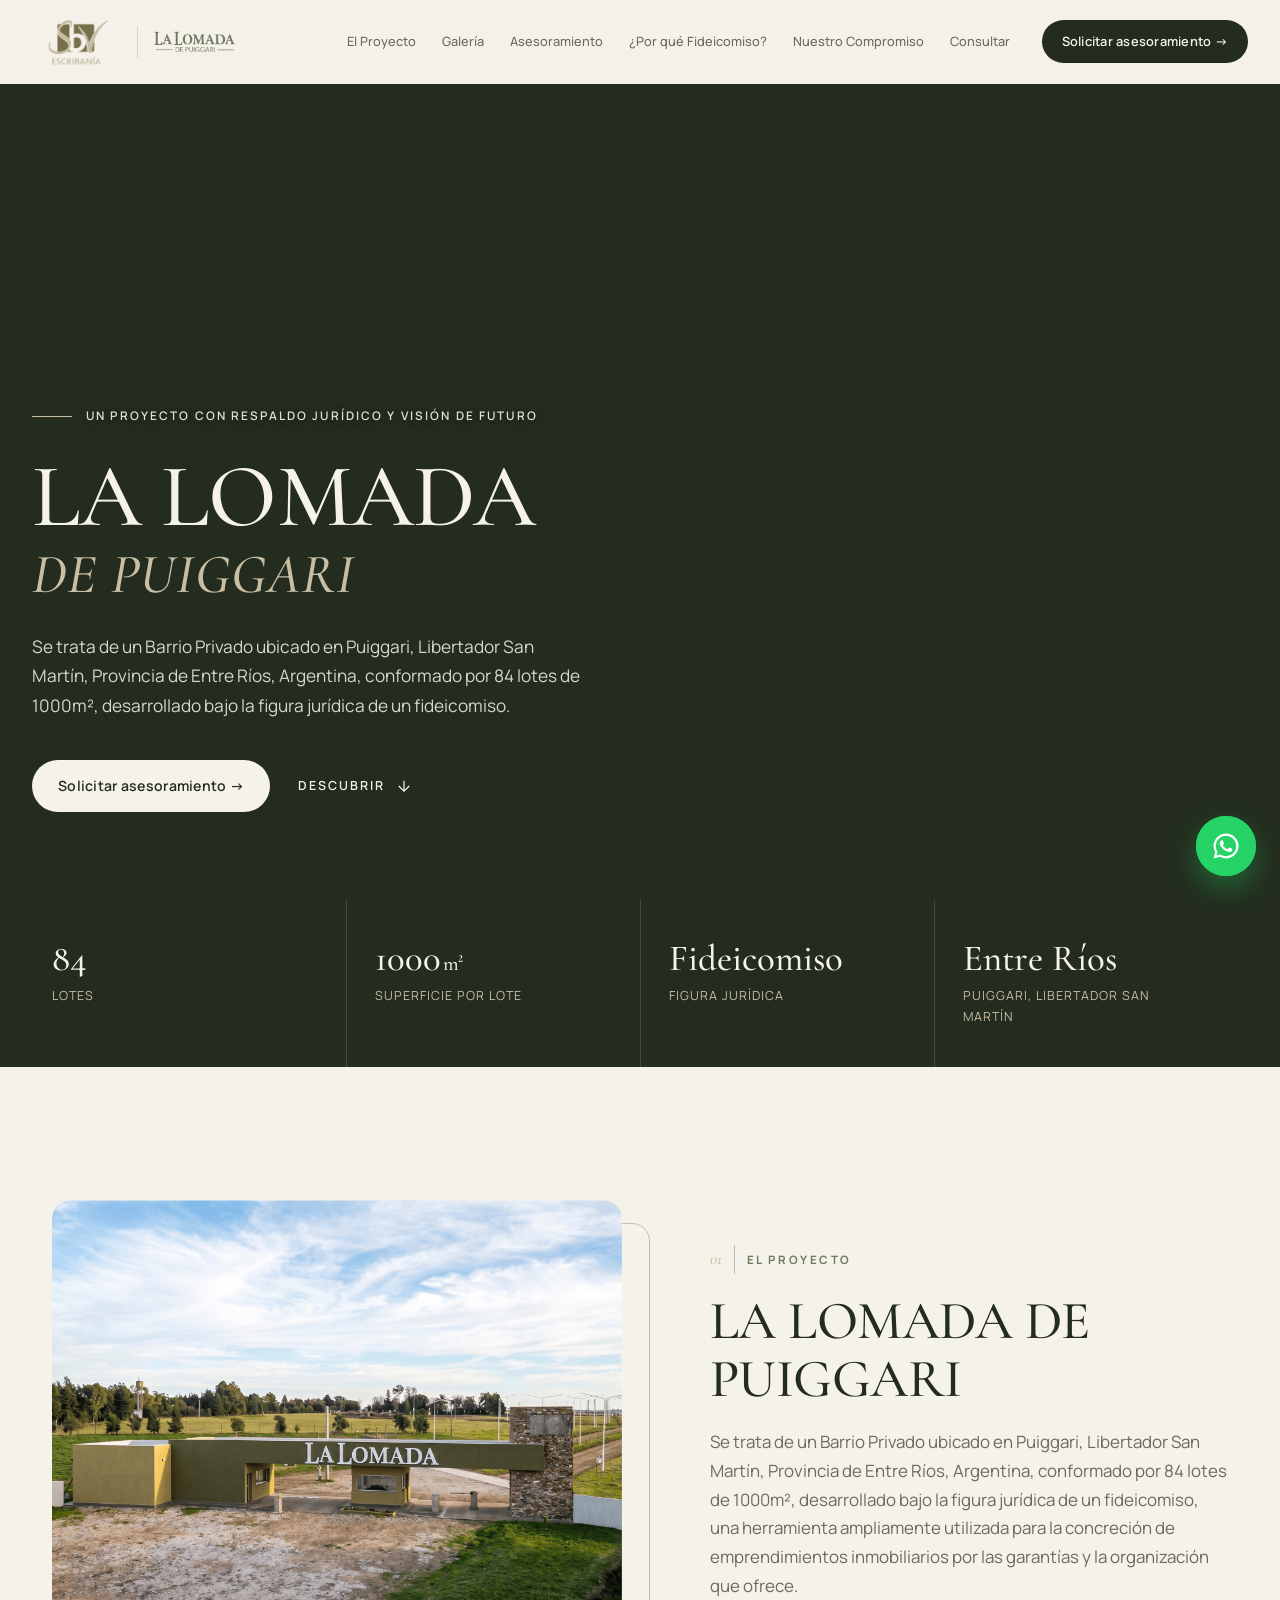
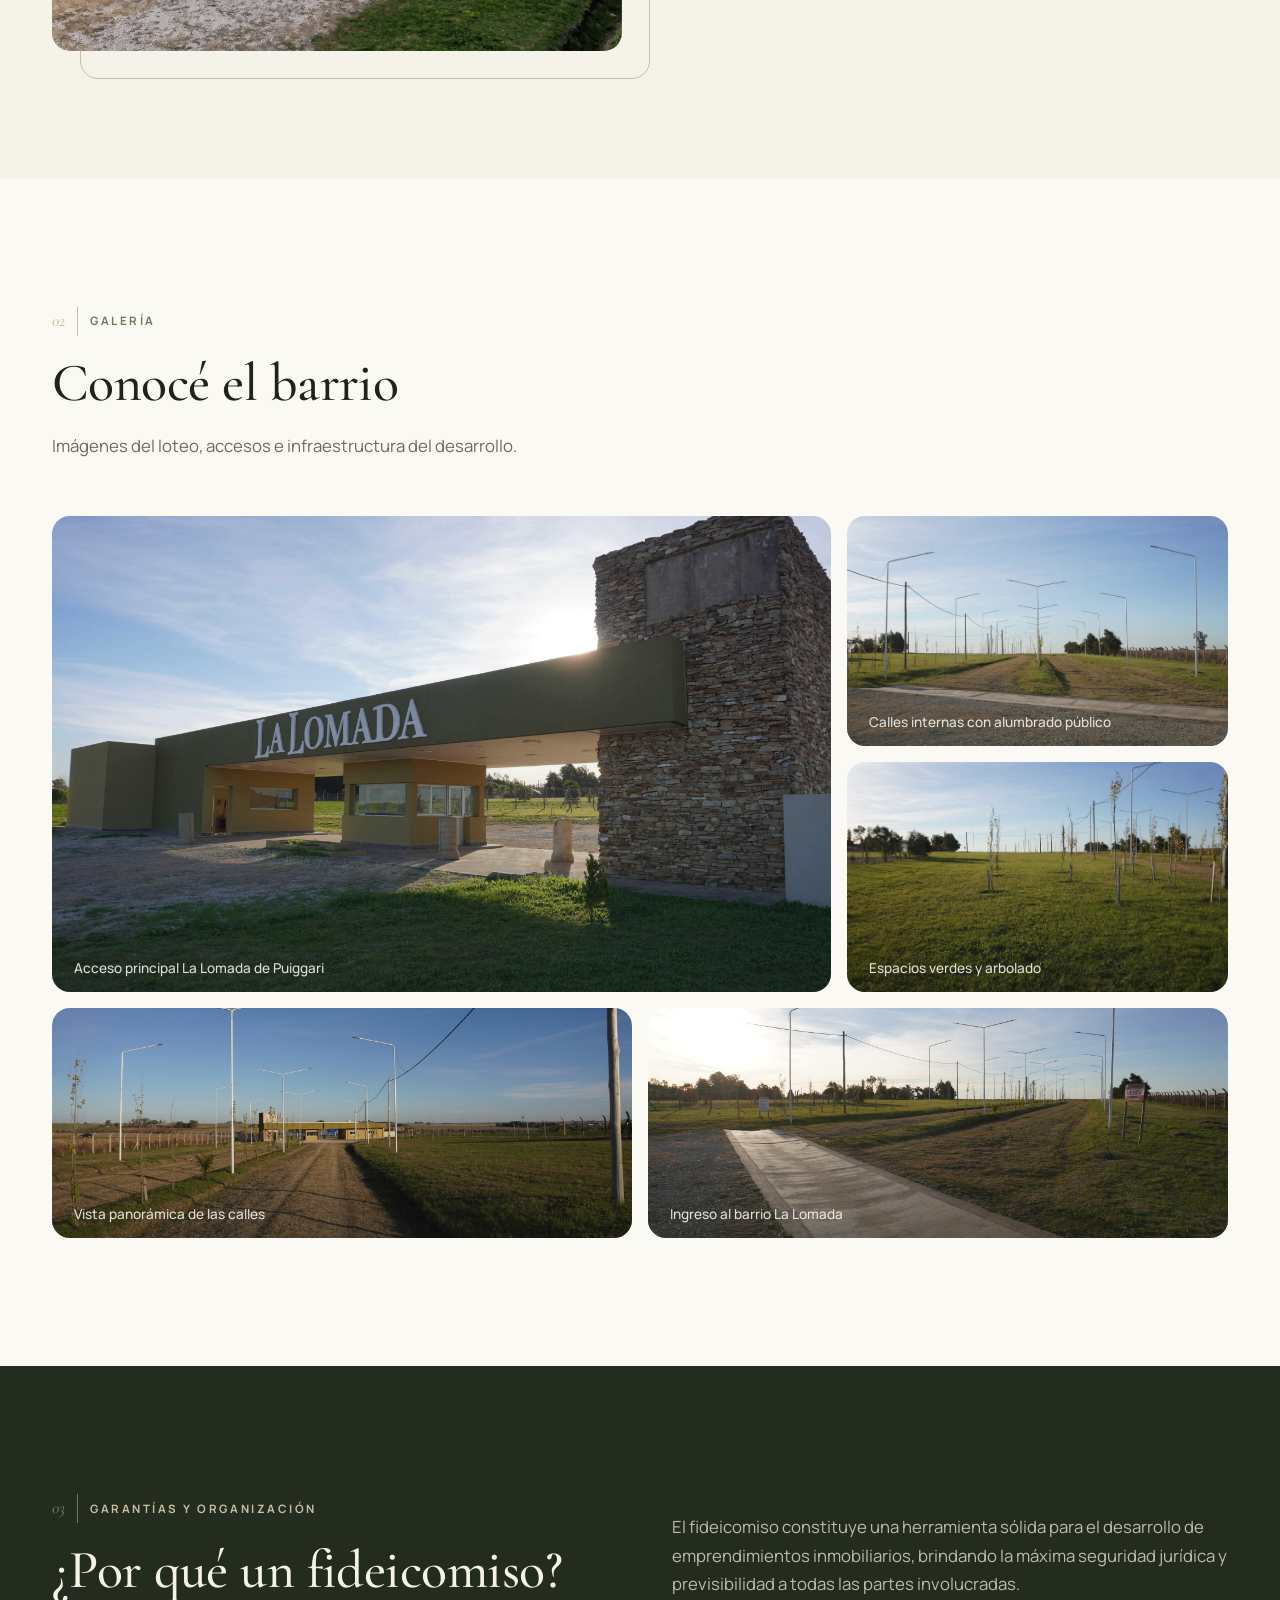
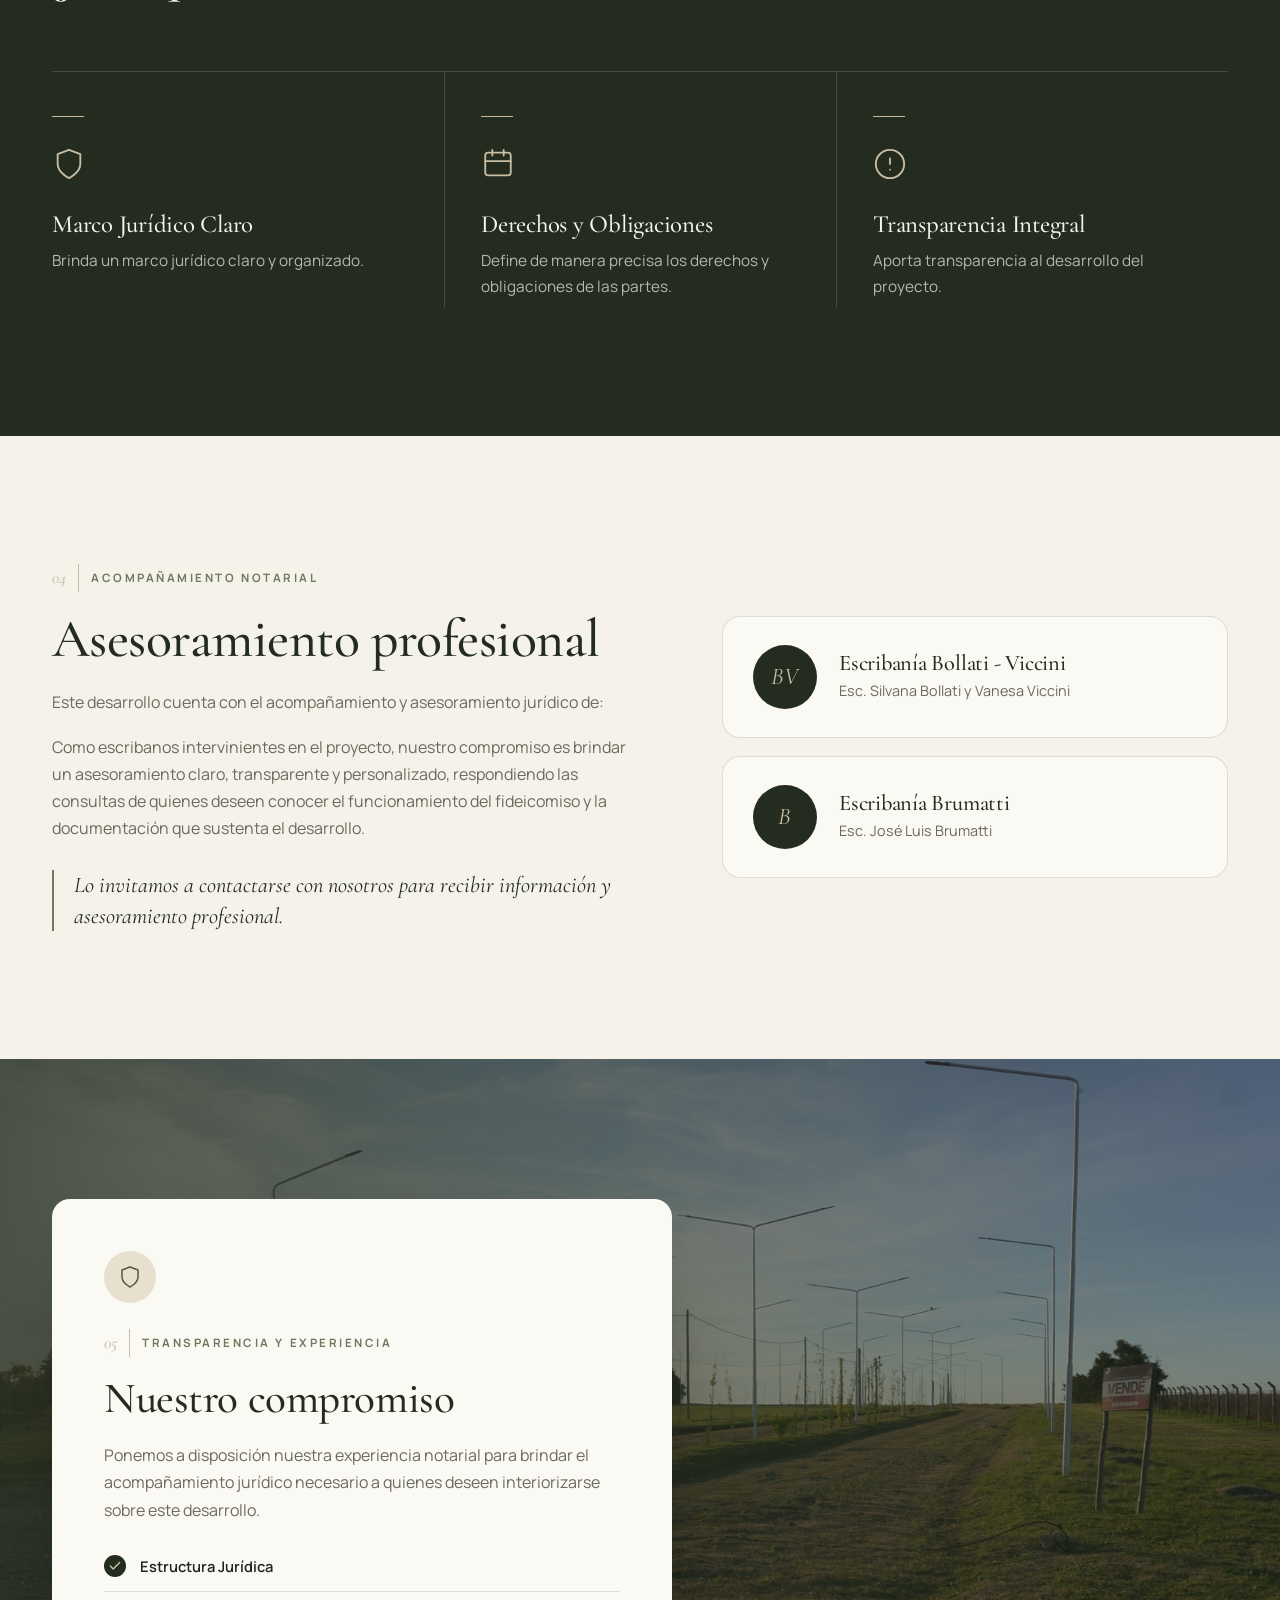
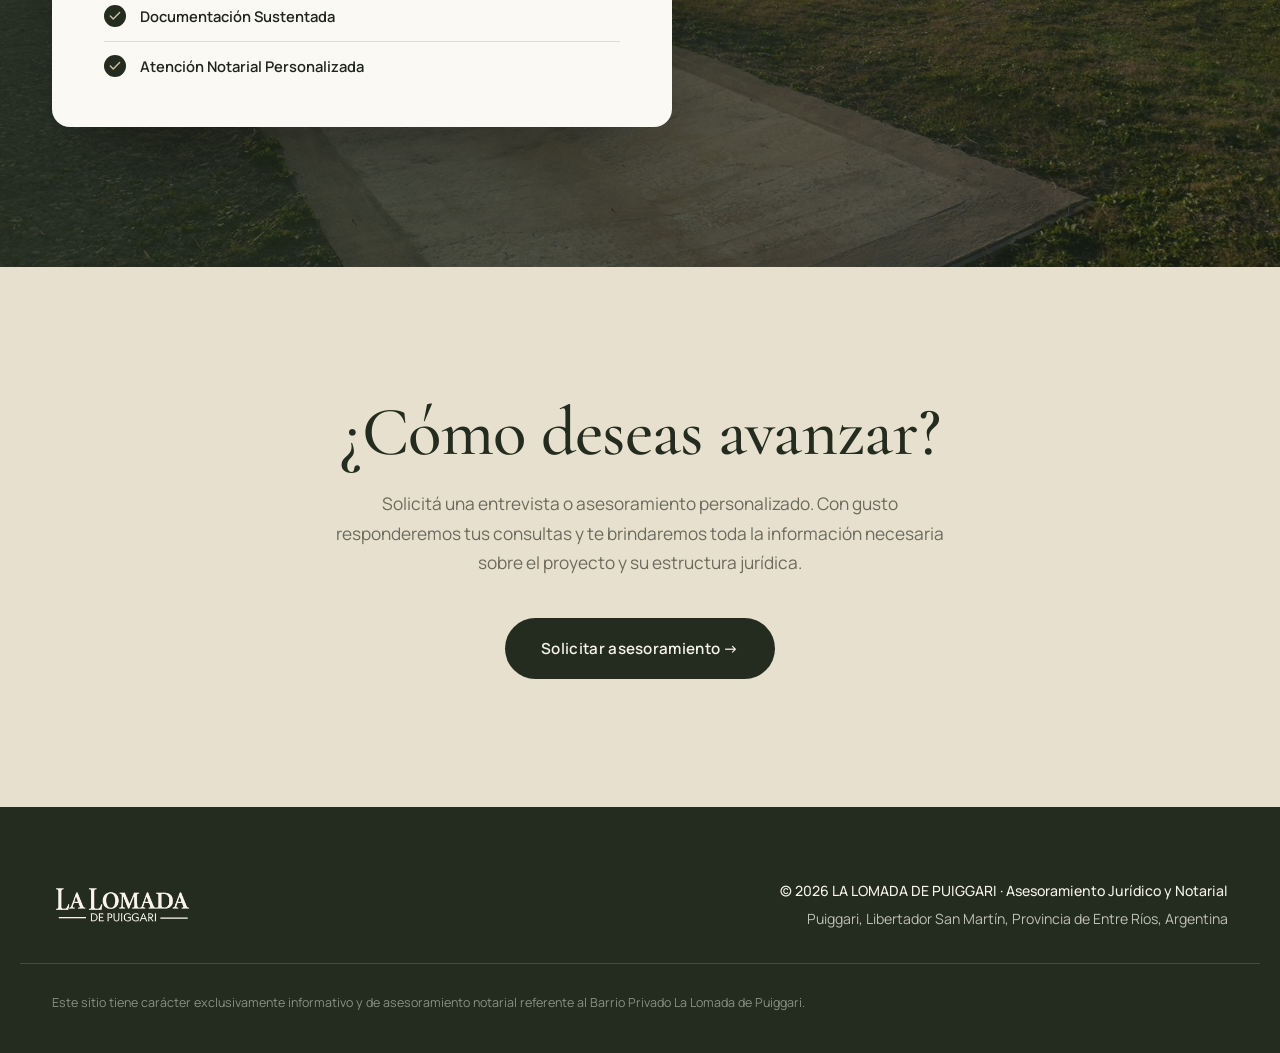
==== commit 42453f41: "Add files via upload" ====
(no text change in the page or its own stylesheets)
